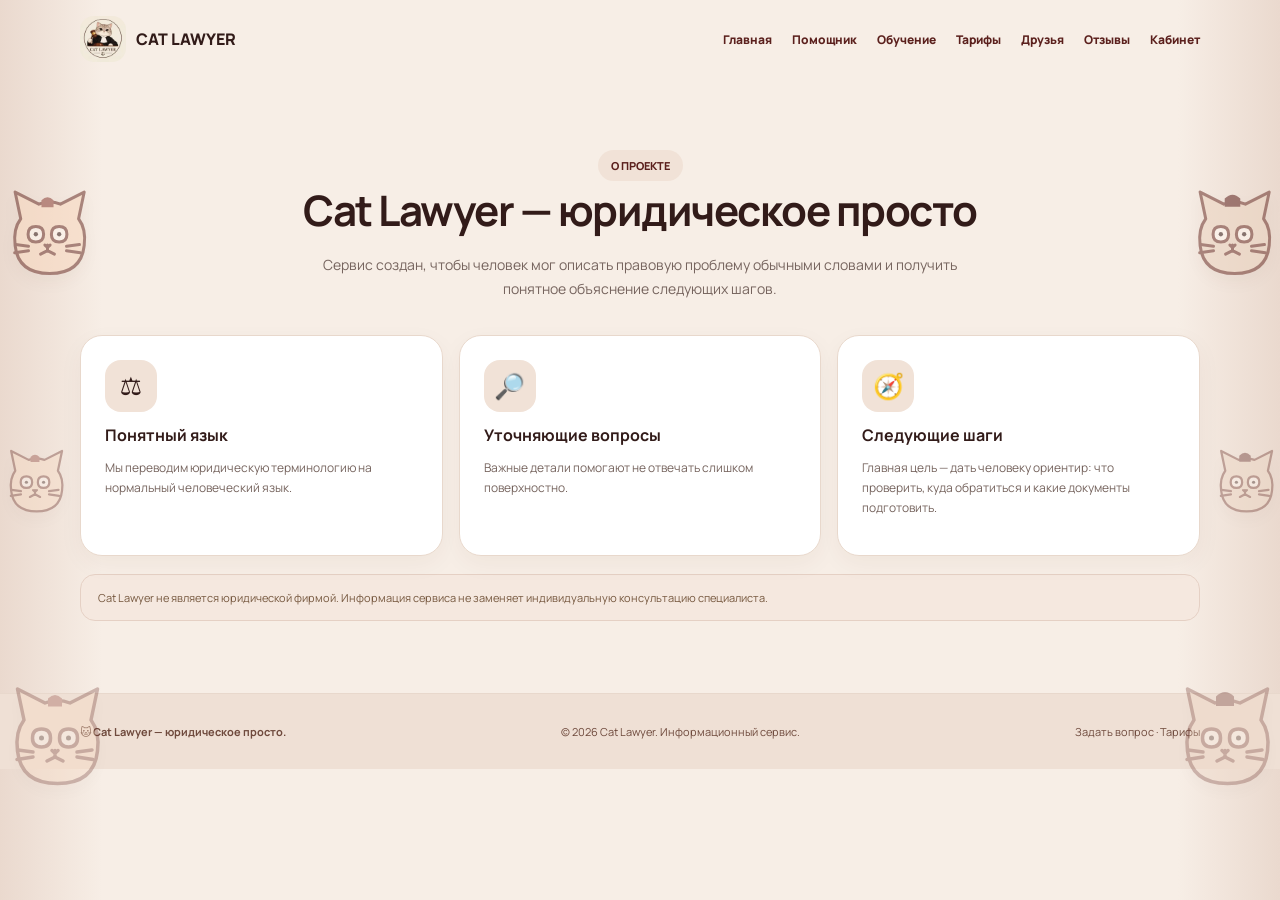
==== about.html @ 58a9d05f "Add Cat Lawyer page: about.html" ====
<!doctype html><html lang="ru"><head><meta charset="utf-8"><meta name="viewport" content="width=device-width,initial-scale=1"><title>О Cat Lawyer</title><link rel="stylesheet" href="/styles.css"></head><body><header class="wrap nav"><a class="brand" href="/"><img src="/assets/cat-lawyer-logo.svg" alt="Cat Lawyer"> CAT LAWYER</a><nav class="navlinks"><a href="/">Главная</a><a href="/assistant.html">Помощник</a><a href="/learn.html">Обучение</a><a href="/pricing.html">Тарифы</a><a href="/friends.html">Друзья</a><a href="/reviews.html">Отзывы</a><a href="/account.html">Кабинет</a></nav><a class="btn light mobile-menu" href="/">Меню</a></header><div class="side-cats left"><img src="/assets/kitten-left.svg"><img src="/assets/kitten-left.svg"><img src="/assets/kitten-left.svg"></div><div class="side-cats right"><img src="/assets/kitten-right.svg"><img src="/assets/kitten-right.svg"><img src="/assets/kitten-right.svg"></div><main class="content"><section class="section"><div class="wrap"><div class="head"><span class="eyebrow">О ПРОЕКТЕ</span><h2>Cat Lawyer — юридическое просто</h2><p>Сервис создан, чтобы человек мог описать правовую проблему обычными словами и получить понятное объяснение следующих шагов.</p></div><div class="grid3"><article class="card"><div class="icon">⚖️</div><h3>Понятный язык</h3><p>Мы переводим юридическую терминологию на нормальный человеческий язык.</p></article><article class="card"><div class="icon">🔎</div><h3>Уточняющие вопросы</h3><p>Важные детали помогают не отвечать слишком поверхностно.</p></article><article class="card"><div class="icon">🧭</div><h3>Следующие шаги</h3><p>Главная цель — дать человеку ориентир: что проверить, куда обратиться и какие документы подготовить.</p></article></div><div class="notice">Cat Lawyer не является юридической фирмой. Информация сервиса не заменяет индивидуальную консультацию специалиста.</div></div></section></main><footer class="footer"><div class="wrap footer-inner"><b>🐱 Cat Lawyer — юридическое просто.</b><span>© 2026 Cat Lawyer. Информационный сервис.</span><span><a href="/assistant.html">Задать вопрос</a> · <a href="/pricing.html">Тарифы</a></span></div></footer></body></html>
---- styles.css ----
@import url('https://fonts.googleapis.com/css2?family=Manrope:wght@400;500;600;700;800&display=swap');:root{--ink:#321b19;--muted:#76645e;--cream:#f7eee6;--paper:#fffaf6;--accent:#5b201d;--accent2:#8b4038;--line:#e8d8cc;--soft:#f1e2d7;--shadow:0 18px 55px #52351b12}*{box-sizing:border-box}body{margin:0;background:linear-gradient(90deg,#ead9ce,#f7eee6 8%,#f7eee6 92%,#ead9ce);color:var(--ink);font-family:Manrope,system-ui,sans-serif}a{text-decoration:none;color:inherit}button,input,textarea{font:inherit}.wrap{width:min(1120px,calc(100% - 40px));margin:auto}.nav{height:78px;display:flex;align-items:center;justify-content:space-between;gap:20px}.brand{display:flex;align-items:center;gap:10px;font-weight:800}.brand img{width:46px;height:46px;border-radius:14px}.navlinks{display:flex;gap:20px;align-items:center;flex-wrap:wrap}.navlinks a{font-size:12px;font-weight:800;color:var(--accent)}.btn{border:0;border-radius:14px;padding:13px 18px;background:var(--ink);color:#fff;font-weight:800;font-size:13px;cursor:pointer}.btn.orange{background:var(--accent)}.btn.light{background:#fff;color:var(--ink);border:1px solid var(--line)}.hero{padding:70px 0;min-height:520px;display:grid;grid-template-columns:1.1fr .9fr;gap:50px;align-items:center}.eyebrow,.tag{display:inline-block;background:var(--soft);color:var(--accent);border-radius:99px;padding:8px 13px;font-size:11px;font-weight:800}.hero h1{font-size:clamp(42px,6vw,68px);line-height:1.03;letter-spacing:-3px;margin:18px 0}.hero h1 span{color:var(--accent)}.lead{font-size:16px;line-height:1.8;color:var(--muted);max-width:600px}.actions{display:flex;gap:10px;flex-wrap:wrap;margin-top:26px}.art{position:relative;display:grid;place-items:center;min-height:390px}.blob{position:absolute;width:350px;height:350px;background:#ffe5ce;border-radius:48% 52% 54% 46%;transform:rotate(-12deg)}.hero-logo{position:relative;width:270px;height:270px;border-radius:50%;background:#fff;padding:10px;box-shadow:var(--shadow);z-index:2}.hero-logo img{width:100%;height:100%;object-fit:contain}.section{padding:72px 0}.white{background:#fff}.head{text-align:center;max-width:680px;margin:0 auto 34px}.head h2{font-size:clamp(28px,4vw,42px);letter-spacing:-1.5px;margin:0 0 10px}.head p{color:var(--muted);font-size:14px;line-height:1.7}.grid3{display:grid;grid-template-columns:repeat(3,1fr);gap:16px}.card{background:#fff;border:1px solid var(--line);border-radius:22px;padding:24px;box-shadow:0 8px 25px #4d2a1b0c}.card h3{font-size:16px;margin:12px 0 8px}.card p,.card li{font-size:12px;line-height:1.7;color:var(--muted)}.icon{width:52px;height:52px;border-radius:16px;background:var(--soft);display:grid;place-items:center;font-size:25px}.price .amount{font-size:36px;font-weight:800;margin:8px 0}.price ul{padding-left:18px;min-height:105px}.price.popular{border:2px solid var(--accent);transform:translateY(-8px)}.chat{max-width:820px;margin:auto;background:#fff;border:1px solid var(--line);border-radius:25px;overflow:hidden;box-shadow:var(--shadow)}.chat-head{padding:16px 20px;border-bottom:1px solid var(--line);display:flex;gap:12px;align-items:center}.chat-head img{width:44px;height:44px;border-radius:13px}.chat-head small{display:block;color:#43856c;margin-top:3px}.messages{padding:22px;min-height:300px;max-height:450px;overflow:auto;background:#fffdfa}.msg{max-width:82%;padding:13px 15px;border-radius:17px;margin:9px 0;font-size:13px;line-height:1.65;white-space:pre-wrap}.bot{background:#fff0e3;border-bottom-left-radius:5px}.user{background:#29231f;color:#fff;margin-left:auto;border-bottom-right-radius:5px}.chat-form{display:flex;gap:10px;padding:15px;border-top:1px solid var(--line)}textarea,input{border:1px solid var(--line);border-radius:13px;padding:12px;background:#fff;outline:none}textarea{resize:vertical;flex:1}.form{max-width:620px;margin:auto;background:#fff;border:1px solid var(--line);border-radius:22px;padding:24px}.form input,.form textarea{width:100%;margin:6px 0 12px}.status{font-size:12px;color:var(--muted);line-height:1.6}.side-cats{position:fixed;top:105px;bottom:20px;width:150px;display:flex;flex-direction:column;justify-content:space-around;pointer-events:none;z-index:0}.side-cats img{width:95px;opacity:.55;filter:drop-shadow(0 8px 8px #4d2a1b12)}.side-cats.left{left:0;align-items:flex-start}.side-cats.right{right:0;align-items:flex-end}.side-cats img:nth-child(2){width:70px;opacity:.38}.side-cats img:nth-child(3){width:110px;opacity:.3}.content{position:relative;z-index:1}.footer{padding:30px 0;border-top:1px solid var(--line);background:#efe0d5;color:#6f4a3d;font-size:11px}.footer-inner{display:flex;justify-content:space-between;gap:15px;flex-wrap:wrap}.notice{padding:14px 17px;border-radius:15px;background:#f5e8df;border:1px solid #e5d0c4;color:#76583f;font-size:11px;line-height:1.6;margin-top:18px}.animal{overflow:hidden}.animal img{width:100%;height:170px;object-fit:cover;border-radius:15px}.review{margin-bottom:12px;padding:15px 0;border-bottom:1px solid var(--line)}.mobile-menu{display:none}@media(max-width:800px){.navlinks{display:none}.mobile-menu{display:block}.hero{grid-template-columns:1fr;padding:45px 0}.grid3{grid-template-columns:1fr}.price.popular{transform:none}.side-cats{display:none}.wrap{width:min(100% - 28px,1120px)}.hero-logo{width:230px;height:230px}.art{min-height:280px}.chat-form{flex-direction:column}}
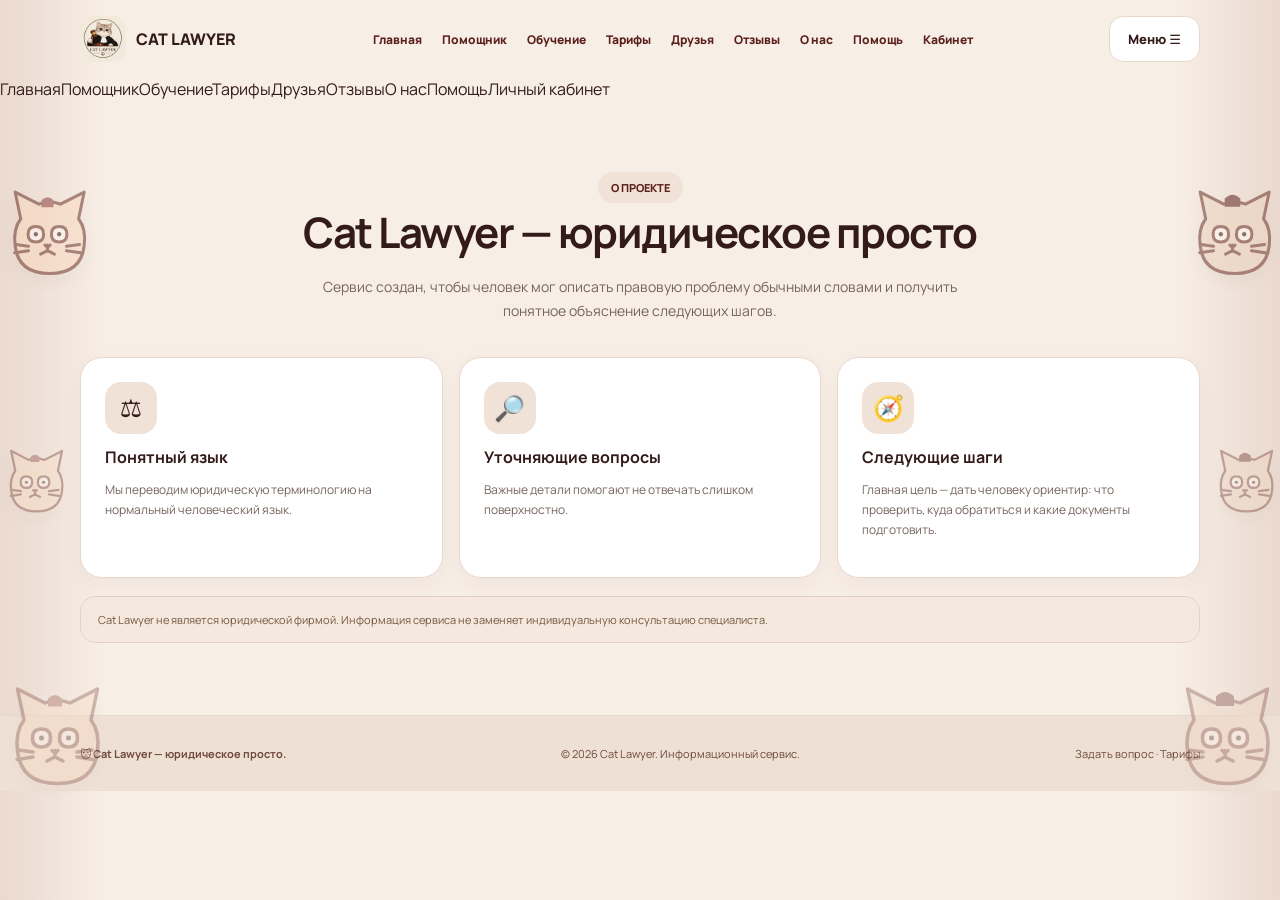
==== commit ea34fd8c: "Improve mobile navigation on about.html" ====
--- a/about.html
+++ b/about.html
@@ -1 +1 @@
-<!doctype html><html lang="ru"><head><meta charset="utf-8"><meta name="viewport" content="width=device-width,initial-scale=1"><title>О Cat Lawyer</title><link rel="stylesheet" href="/styles.css"></head><body><header class="wrap nav"><a class="brand" href="/"><img src="/assets/cat-lawyer-logo.svg" alt="Cat Lawyer"> CAT LAWYER</a><nav class="navlinks"><a href="/">Главная</a><a href="/assistant.html">Помощник</a><a href="/learn.html">Обучение</a><a href="/pricing.html">Тарифы</a><a href="/friends.html">Друзья</a><a href="/reviews.html">Отзывы</a><a href="/account.html">Кабинет</a></nav><a class="btn light mobile-menu" href="/">Меню</a></header><div class="side-cats left"><img src="/assets/kitten-left.svg"><img src="/assets/kitten-left.svg"><img src="/assets/kitten-left.svg"></div><div class="side-cats right"><img src="/assets/kitten-right.svg"><img src="/assets/kitten-right.svg"><img src="/assets/kitten-right.svg"></div><main class="content"><section class="section"><div class="wrap"><div class="head"><span class="eyebrow">О ПРОЕКТЕ</span><h2>Cat Lawyer — юридическое просто</h2><p>Сервис создан, чтобы человек мог описать правовую проблему обычными словами и получить понятное объяснение следующих шагов.</p></div><div class="grid3"><article class="card"><div class="icon">⚖️</div><h3>Понятный язык</h3><p>Мы переводим юридическую терминологию на нормальный человеческий язык.</p></article><article class="card"><div class="icon">🔎</div><h3>Уточняющие вопросы</h3><p>Важные детали помогают не отвечать слишком поверхностно.</p></article><article class="card"><div class="icon">🧭</div><h3>Следующие шаги</h3><p>Главная цель — дать человеку ориентир: что проверить, куда обратиться и какие документы подготовить.</p></article></div><div class="notice">Cat Lawyer не является юридической фирмой. Информация сервиса не заменяет индивидуальную консультацию специалиста.</div></div></section></main><footer class="footer"><div class="wrap footer-inner"><b>🐱 Cat Lawyer — юридическое просто.</b><span>© 2026 Cat Lawyer. Информационный сервис.</span><span><a href="/assistant.html">Задать вопрос</a> · <a href="/pricing.html">Тарифы</a></span></div></footer></body></html>+<!doctype html><html lang="ru"><head><meta charset="utf-8"><meta name="viewport" content="width=device-width,initial-scale=1"><title>О Cat Lawyer</title><link rel="stylesheet" href="/styles.css"></head><body><header class="wrap nav"><a class="brand" href="/"><img src="/assets/cat-lawyer-logo.svg" alt="Cat Lawyer"> CAT LAWYER</a><nav class="navlinks"><a href="/">Главная</a><a href="/assistant.html">Помощник</a><a href="/learn.html">Обучение</a><a href="/pricing.html">Тарифы</a><a href="/friends.html">Друзья</a><a href="/reviews.html">Отзывы</a><a href="/about.html">О нас</a><a href="/help.html">Помощь</a><a href="/account.html">Кабинет</a></nav><button class="btn light menu-toggle" type="button" onclick="toggleMobileMenu()">Меню ☰</button></header><div id="mobileMenu" class="mobile-menu-panel"><a href="/">Главная</a><a href="/assistant.html">Помощник</a><a href="/learn.html">Обучение</a><a href="/pricing.html">Тарифы</a><a href="/friends.html">Друзья</a><a href="/reviews.html">Отзывы</a><a href="/about.html">О нас</a><a href="/help.html">Помощь</a><a href="/account.html">Личный кабинет</a></div><div class="side-cats left"><img src="/assets/kitten-left.svg"><img src="/assets/kitten-left.svg"><img src="/assets/kitten-left.svg"></div><div class="side-cats right"><img src="/assets/kitten-right.svg"><img src="/assets/kitten-right.svg"><img src="/assets/kitten-right.svg"></div><main class="content"><section class="section"><div class="wrap"><div class="head"><span class="eyebrow">О ПРОЕКТЕ</span><h2>Cat Lawyer — юридическое просто</h2><p>Сервис создан, чтобы человек мог описать правовую проблему обычными словами и получить понятное объяснение следующих шагов.</p></div><div class="grid3"><article class="card"><div class="icon">⚖️</div><h3>Понятный язык</h3><p>Мы переводим юридическую терминологию на нормальный человеческий язык.</p></article><article class="card"><div class="icon">🔎</div><h3>Уточняющие вопросы</h3><p>Важные детали помогают не отвечать слишком поверхностно.</p></article><article class="card"><div class="icon">🧭</div><h3>Следующие шаги</h3><p>Главная цель — дать человеку ориентир: что проверить, куда обратиться и какие документы подготовить.</p></article></div><div class="notice">Cat Lawyer не является юридической фирмой. Информация сервиса не заменяет индивидуальную консультацию специалиста.</div></div></section></main><footer class="footer"><div class="wrap footer-inner"><b>🐱 Cat Lawyer — юридическое просто.</b><span>© 2026 Cat Lawyer. Информационный сервис.</span><span><a href="/assistant.html">Задать вопрос</a> · <a href="/pricing.html">Тарифы</a></span></div></footer><script>function toggleMobileMenu(){const m=document.getElementById('mobileMenu');if(m)m.classList.toggle('open')}document.addEventListener('click',e=>{const m=document.getElementById('mobileMenu');if(m&&m.classList.contains('open')&&!m.contains(e.target)&&!e.target.closest('.menu-toggle'))m.classList.remove('open')});</script></body></html>
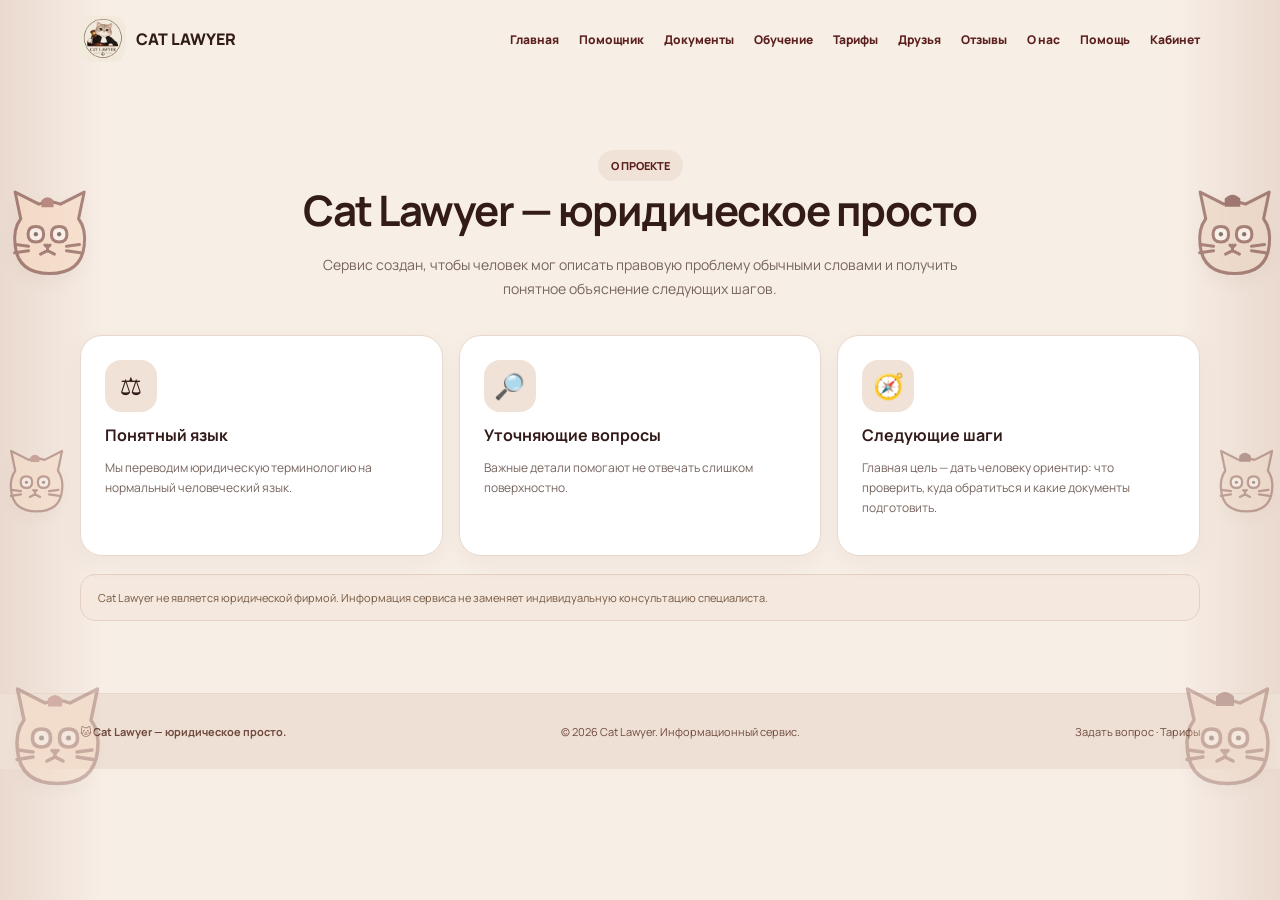
==== commit d9e37a37: "feat: add documents to site navigation" ====
--- a/about.html
+++ b/about.html
@@ -1 +1 @@
-<!doctype html><html lang="ru"><head><meta charset="utf-8"><meta name="viewport" content="width=device-width,initial-scale=1"><title>О Cat Lawyer</title><link rel="stylesheet" href="/styles.css"></head><body><header class="wrap nav"><a class="brand" href="/"><img src="/assets/cat-lawyer-logo.svg" alt="Cat Lawyer"> CAT LAWYER</a><nav class="navlinks"><a href="/">Главная</a><a href="/assistant.html">Помощник</a><a href="/learn.html">Обучение</a><a href="/pricing.html">Тарифы</a><a href="/friends.html">Друзья</a><a href="/reviews.html">Отзывы</a><a href="/about.html">О нас</a><a href="/help.html">Помощь</a><a href="/account.html">Кабинет</a></nav><button class="btn light menu-toggle" type="button" onclick="toggleMobileMenu()">Меню ☰</button></header><div id="mobileMenu" class="mobile-menu-panel"><a href="/">Главная</a><a href="/assistant.html">Помощник</a><a href="/learn.html">Обучение</a><a href="/pricing.html">Тарифы</a><a href="/friends.html">Друзья</a><a href="/reviews.html">Отзывы</a><a href="/about.html">О нас</a><a href="/help.html">Помощь</a><a href="/account.html">Личный кабинет</a></div><div class="side-cats left"><img src="/assets/kitten-left.svg"><img src="/assets/kitten-left.svg"><img src="/assets/kitten-left.svg"></div><div class="side-cats right"><img src="/assets/kitten-right.svg"><img src="/assets/kitten-right.svg"><img src="/assets/kitten-right.svg"></div><main class="content"><section class="section"><div class="wrap"><div class="head"><span class="eyebrow">О ПРОЕКТЕ</span><h2>Cat Lawyer — юридическое просто</h2><p>Сервис создан, чтобы человек мог описать правовую проблему обычными словами и получить понятное объяснение следующих шагов.</p></div><div class="grid3"><article class="card"><div class="icon">⚖️</div><h3>Понятный язык</h3><p>Мы переводим юридическую терминологию на нормальный человеческий язык.</p></article><article class="card"><div class="icon">🔎</div><h3>Уточняющие вопросы</h3><p>Важные детали помогают не отвечать слишком поверхностно.</p></article><article class="card"><div class="icon">🧭</div><h3>Следующие шаги</h3><p>Главная цель — дать человеку ориентир: что проверить, куда обратиться и какие документы подготовить.</p></article></div><div class="notice">Cat Lawyer не является юридической фирмой. Информация сервиса не заменяет индивидуальную консультацию специалиста.</div></div></section></main><footer class="footer"><div class="wrap footer-inner"><b>🐱 Cat Lawyer — юридическое просто.</b><span>© 2026 Cat Lawyer. Информационный сервис.</span><span><a href="/assistant.html">Задать вопрос</a> · <a href="/pricing.html">Тарифы</a></span></div></footer><script>function toggleMobileMenu(){const m=document.getElementById('mobileMenu');if(m)m.classList.toggle('open')}document.addEventListener('click',e=>{const m=document.getElementById('mobileMenu');if(m&&m.classList.contains('open')&&!m.contains(e.target)&&!e.target.closest('.menu-toggle'))m.classList.remove('open')});</script></body></html>+<!doctype html><html lang="ru"><head><meta charset="utf-8"><meta name="viewport" content="width=device-width,initial-scale=1"><title>О Cat Lawyer</title><link rel="stylesheet" href="/styles.css"></head><body><header class="wrap nav"><a class="brand" href="/"><img src="/assets/cat-lawyer-logo.svg" alt="Cat Lawyer"> CAT LAWYER</a><nav class="navlinks"><a href="/">Главная</a><a href="/assistant.html">Помощник</a><a href="/documents.html">Документы</a><a href="/learn.html">Обучение</a><a href="/pricing.html">Тарифы</a><a href="/friends.html">Друзья</a><a href="/reviews.html">Отзывы</a><a href="/about.html">О нас</a><a href="/help.html">Помощь</a><a href="/account.html">Кабинет</a></nav><button class="btn light menu-toggle" type="button" onclick="toggleMobileMenu()">Меню ☰</button></header><div id="mobileMenu" class="mobile-menu-panel"><a href="/">Главная</a><a href="/assistant.html">Помощник</a><a href="/learn.html">Обучение</a><a href="/pricing.html">Тарифы</a><a href="/friends.html">Друзья</a><a href="/reviews.html">Отзывы</a><a href="/about.html">О нас</a><a href="/help.html">Помощь</a><a href="/account.html">Личный кабинет</a></div><div class="side-cats left"><img src="/assets/kitten-left.svg"><img src="/assets/kitten-left.svg"><img src="/assets/kitten-left.svg"></div><div class="side-cats right"><img src="/assets/kitten-right.svg"><img src="/assets/kitten-right.svg"><img src="/assets/kitten-right.svg"></div><main class="content"><section class="section"><div class="wrap"><div class="head"><span class="eyebrow">О ПРОЕКТЕ</span><h2>Cat Lawyer — юридическое просто</h2><p>Сервис создан, чтобы человек мог описать правовую проблему обычными словами и получить понятное объяснение следующих шагов.</p></div><div class="grid3"><article class="card"><div class="icon">⚖️</div><h3>Понятный язык</h3><p>Мы переводим юридическую терминологию на нормальный человеческий язык.</p></article><article class="card"><div class="icon">🔎</div><h3>Уточняющие вопросы</h3><p>Важные детали помогают не отвечать слишком поверхностно.</p></article><article class="card"><div class="icon">🧭</div><h3>Следующие шаги</h3><p>Главная цель — дать человеку ориентир: что проверить, куда обратиться и какие документы подготовить.</p></article></div><div class="notice">Cat Lawyer не является юридической фирмой. Информация сервиса не заменяет индивидуальную консультацию специалиста.</div></div></section></main><footer class="footer"><div class="wrap footer-inner"><b>🐱 Cat Lawyer — юридическое просто.</b><span>© 2026 Cat Lawyer. Информационный сервис.</span><span><a href="/assistant.html">Задать вопрос</a> · <a href="/pricing.html">Тарифы</a></span></div></footer><script>function toggleMobileMenu(){const m=document.getElementById('mobileMenu');if(m)m.classList.toggle('open')}document.addEventListener('click',e=>{const m=document.getElementById('mobileMenu');if(m&&m.classList.contains('open')&&!m.contains(e.target)&&!e.target.closest('.menu-toggle'))m.classList.remove('open')});</script></body></html>
--- a/styles.css
+++ b/styles.css
@@ -1 +1,3 @@
-@import url('https://fonts.googleapis.com/css2?family=Manrope:wght@400;500;600;700;800&display=swap');:root{--ink:#321b19;--muted:#76645e;--cream:#f7eee6;--paper:#fffaf6;--accent:#5b201d;--accent2:#8b4038;--line:#e8d8cc;--soft:#f1e2d7;--shadow:0 18px 55px #52351b12}*{box-sizing:border-box}body{margin:0;background:linear-gradient(90deg,#ead9ce,#f7eee6 8%,#f7eee6 92%,#ead9ce);color:var(--ink);font-family:Manrope,system-ui,sans-serif}a{text-decoration:none;color:inherit}button,input,textarea{font:inherit}.wrap{width:min(1120px,calc(100% - 40px));margin:auto}.nav{height:78px;display:flex;align-items:center;justify-content:space-between;gap:20px}.brand{display:flex;align-items:center;gap:10px;font-weight:800}.brand img{width:46px;height:46px;border-radius:14px}.navlinks{display:flex;gap:20px;align-items:center;flex-wrap:wrap}.navlinks a{font-size:12px;font-weight:800;color:var(--accent)}.btn{border:0;border-radius:14px;padding:13px 18px;background:var(--ink);color:#fff;font-weight:800;font-size:13px;cursor:pointer}.btn.orange{background:var(--accent)}.btn.light{background:#fff;color:var(--ink);border:1px solid var(--line)}.hero{padding:70px 0;min-height:520px;display:grid;grid-template-columns:1.1fr .9fr;gap:50px;align-items:center}.eyebrow,.tag{display:inline-block;background:var(--soft);color:var(--accent);border-radius:99px;padding:8px 13px;font-size:11px;font-weight:800}.hero h1{font-size:clamp(42px,6vw,68px);line-height:1.03;letter-spacing:-3px;margin:18px 0}.hero h1 span{color:var(--accent)}.lead{font-size:16px;line-height:1.8;color:var(--muted);max-width:600px}.actions{display:flex;gap:10px;flex-wrap:wrap;margin-top:26px}.art{position:relative;display:grid;place-items:center;min-height:390px}.blob{position:absolute;width:350px;height:350px;background:#ffe5ce;border-radius:48% 52% 54% 46%;transform:rotate(-12deg)}.hero-logo{position:relative;width:270px;height:270px;border-radius:50%;background:#fff;padding:10px;box-shadow:var(--shadow);z-index:2}.hero-logo img{width:100%;height:100%;object-fit:contain}.section{padding:72px 0}.white{background:#fff}.head{text-align:center;max-width:680px;margin:0 auto 34px}.head h2{font-size:clamp(28px,4vw,42px);letter-spacing:-1.5px;margin:0 0 10px}.head p{color:var(--muted);font-size:14px;line-height:1.7}.grid3{display:grid;grid-template-columns:repeat(3,1fr);gap:16px}.card{background:#fff;border:1px solid var(--line);border-radius:22px;padding:24px;box-shadow:0 8px 25px #4d2a1b0c}.card h3{font-size:16px;margin:12px 0 8px}.card p,.card li{font-size:12px;line-height:1.7;color:var(--muted)}.icon{width:52px;height:52px;border-radius:16px;background:var(--soft);display:grid;place-items:center;font-size:25px}.price .amount{font-size:36px;font-weight:800;margin:8px 0}.price ul{padding-left:18px;min-height:105px}.price.popular{border:2px solid var(--accent);transform:translateY(-8px)}.chat{max-width:820px;margin:auto;background:#fff;border:1px solid var(--line);border-radius:25px;overflow:hidden;box-shadow:var(--shadow)}.chat-head{padding:16px 20px;border-bottom:1px solid var(--line);display:flex;gap:12px;align-items:center}.chat-head img{width:44px;height:44px;border-radius:13px}.chat-head small{display:block;color:#43856c;margin-top:3px}.messages{padding:22px;min-height:300px;max-height:450px;overflow:auto;background:#fffdfa}.msg{max-width:82%;padding:13px 15px;border-radius:17px;margin:9px 0;font-size:13px;line-height:1.65;white-space:pre-wrap}.bot{background:#fff0e3;border-bottom-left-radius:5px}.user{background:#29231f;color:#fff;margin-left:auto;border-bottom-right-radius:5px}.chat-form{display:flex;gap:10px;padding:15px;border-top:1px solid var(--line)}textarea,input{border:1px solid var(--line);border-radius:13px;padding:12px;background:#fff;outline:none}textarea{resize:vertical;flex:1}.form{max-width:620px;margin:auto;background:#fff;border:1px solid var(--line);border-radius:22px;padding:24px}.form input,.form textarea{width:100%;margin:6px 0 12px}.status{font-size:12px;color:var(--muted);line-height:1.6}.side-cats{position:fixed;top:105px;bottom:20px;width:150px;display:flex;flex-direction:column;justify-content:space-around;pointer-events:none;z-index:0}.side-cats img{width:95px;opacity:.55;filter:drop-shadow(0 8px 8px #4d2a1b12)}.side-cats.left{left:0;align-items:flex-start}.side-cats.right{right:0;align-items:flex-end}.side-cats img:nth-child(2){width:70px;opacity:.38}.side-cats img:nth-child(3){width:110px;opacity:.3}.content{position:relative;z-index:1}.footer{padding:30px 0;border-top:1px solid var(--line);background:#efe0d5;color:#6f4a3d;font-size:11px}.footer-inner{display:flex;justify-content:space-between;gap:15px;flex-wrap:wrap}.notice{padding:14px 17px;border-radius:15px;background:#f5e8df;border:1px solid #e5d0c4;color:#76583f;font-size:11px;line-height:1.6;margin-top:18px}.animal{overflow:hidden}.animal img{width:100%;height:170px;object-fit:cover;border-radius:15px}.review{margin-bottom:12px;padding:15px 0;border-bottom:1px solid var(--line)}.mobile-menu{display:none}@media(max-width:800px){.navlinks{display:none}.mobile-menu{display:block}.hero{grid-template-columns:1fr;padding:45px 0}.grid3{grid-template-columns:1fr}.price.popular{transform:none}.side-cats{display:none}.wrap{width:min(100% - 28px,1120px)}.hero-logo{width:230px;height:230px}.art{min-height:280px}.chat-form{flex-direction:column}}+@import url('https://fonts.googleapis.com/css2?family=Manrope:wght@400;500;600;700;800&display=swap');:root{--ink:#321b19;--muted:#76645e;--cream:#f7eee6;--paper:#fffaf6;--accent:#5b201d;--accent2:#8b4038;--line:#e8d8cc;--soft:#f1e2d7;--shadow:0 18px 55px #52351b12}*{box-sizing:border-box}body{margin:0;background:linear-gradient(90deg,#ead9ce,#f7eee6 8%,#f7eee6 92%,#ead9ce);color:var(--ink);font-family:Manrope,system-ui,sans-serif}a{text-decoration:none;color:inherit}button,input,textarea{font:inherit}.wrap{width:min(1120px,calc(100% - 40px));margin:auto}.nav{height:78px;display:flex;align-items:center;justify-content:space-between;gap:20px}.brand{display:flex;align-items:center;gap:10px;font-weight:800}.brand img{width:46px;height:46px;border-radius:14px}.navlinks{display:flex;gap:20px;align-items:center;flex-wrap:wrap}.navlinks a{font-size:12px;font-weight:800;color:var(--accent)}.btn{border:0;border-radius:14px;padding:13px 18px;background:var(--ink);color:#fff;font-weight:800;font-size:13px;cursor:pointer}.btn.orange{background:var(--accent)}.btn.light{background:#fff;color:var(--ink);border:1px solid var(--line)}.hero{padding:70px 0;min-height:520px;display:grid;grid-template-columns:1.1fr .9fr;gap:50px;align-items:center}.eyebrow,.tag{display:inline-block;background:var(--soft);color:var(--accent);border-radius:99px;padding:8px 13px;font-size:11px;font-weight:800}.hero h1{font-size:clamp(42px,6vw,68px);line-height:1.03;letter-spacing:-3px;margin:18px 0}.hero h1 span{color:var(--accent)}.lead{font-size:16px;line-height:1.8;color:var(--muted);max-width:600px}.actions{display:flex;gap:10px;flex-wrap:wrap;margin-top:26px}.art{position:relative;display:grid;place-items:center;min-height:390px}.blob{position:absolute;width:350px;height:350px;background:#ffe5ce;border-radius:48% 52% 54% 46%;transform:rotate(-12deg)}.hero-logo{position:relative;width:270px;height:270px;border-radius:50%;background:#fff;padding:10px;box-shadow:var(--shadow);z-index:2}.hero-logo img{width:100%;height:100%;object-fit:contain}.section{padding:72px 0}.white{background:#fff}.head{text-align:center;max-width:680px;margin:0 auto 34px}.head h2{font-size:clamp(28px,4vw,42px);letter-spacing:-1.5px;margin:0 0 10px}.head p{color:var(--muted);font-size:14px;line-height:1.7}.grid3{display:grid;grid-template-columns:repeat(3,1fr);gap:16px}.card{background:#fff;border:1px solid var(--line);border-radius:22px;padding:24px;box-shadow:0 8px 25px #4d2a1b0c}.card h3{font-size:16px;margin:12px 0 8px}.card p,.card li{font-size:12px;line-height:1.7;color:var(--muted)}.icon{width:52px;height:52px;border-radius:16px;background:var(--soft);display:grid;place-items:center;font-size:25px}.price .amount{font-size:36px;font-weight:800;margin:8px 0}.price ul{padding-left:18px;min-height:105px}.price.popular{border:2px solid var(--accent);transform:translateY(-8px)}.chat{max-width:820px;margin:auto;background:#fff;border:1px solid var(--line);border-radius:25px;overflow:hidden;box-shadow:var(--shadow)}.chat-head{padding:16px 20px;border-bottom:1px solid var(--line);display:flex;gap:12px;align-items:center}.chat-head img{width:44px;height:44px;border-radius:13px}.chat-head small{display:block;color:#43856c;margin-top:3px}.chat-head #newChat{margin-left:auto;white-space:nowrap;padding:10px 13px}.messages{padding:22px;min-height:300px;max-height:450px;overflow:auto;background:#fffdfa}.msg{max-width:82%;padding:13px 15px;border-radius:17px;margin:9px 0;font-size:13px;line-height:1.65;white-space:pre-wrap}.bot{background:#fff0e3;border-bottom-left-radius:5px}.user{background:#29231f;color:#fff;margin-left:auto;border-bottom-right-radius:5px}.chat-form{display:flex;gap:10px;padding:15px;border-top:1px solid var(--line)}textarea,input{border:1px solid var(--line);border-radius:13px;padding:12px;background:#fff;outline:none}textarea{resize:vertical;flex:1}.form{max-width:620px;margin:auto;background:#fff;border:1px solid var(--line);border-radius:22px;padding:24px}.form input,.form textarea{width:100%;margin:6px 0 12px}.status{font-size:12px;color:var(--muted);line-height:1.6}.side-cats{position:fixed;top:105px;bottom:20px;width:150px;display:flex;flex-direction:column;justify-content:space-around;pointer-events:none;z-index:0}.side-cats img{width:95px;opacity:.55;filter:drop-shadow(0 8px 8px #4d2a1b12)}.side-cats.left{left:0;align-items:flex-start}.side-cats.right{right:0;align-items:flex-end}.side-cats img:nth-child(2){width:70px;opacity:.38}.side-cats img:nth-child(3){width:110px;opacity:.3}.content{position:relative;z-index:1}.footer{padding:30px 0;border-top:1px solid var(--line);background:#efe0d5;color:#6f4a3d;font-size:11px}.footer-inner{display:flex;justify-content:space-between;gap:15px;flex-wrap:wrap}.notice{padding:14px 17px;border-radius:15px;background:#f5e8df;border:1px solid #e5d0c4;color:#76583f;font-size:11px;line-height:1.6;margin-top:18px}.animal{overflow:hidden}.animal img{width:100%;height:170px;object-fit:cover;border-radius:15px}.review{margin-bottom:12px;padding:15px 0;border-bottom:1px solid var(--line)}.mobile-menu{display:none}.menu-toggle{display:none}.mobile-menu-panel{display:none}@media(max-width:800px){.navlinks{display:none}.menu-toggle{display:block}.mobile-menu-panel{display:none;position:fixed;top:70px;left:14px;right:14px;background:#fffaf6;border:1px solid var(--line);border-radius:18px;padding:10px;box-shadow:var(--shadow);z-index:20}.mobile-menu-panel.open{display:block}.mobile-menu-panel a{display:block;padding:12px;color:var(--ink);font-weight:800;font-size:13px;border-radius:10px}.mobile-menu-panel a:hover{background:var(--soft)}.hero{grid-template-columns:1fr;padding:45px 0}.grid3{grid-template-columns:1fr}.price.popular{transform:none}.side-cats{display:none}.wrap{width:min(100% - 28px,1120px)}.hero-logo{width:230px;height:230px}.art{min-height:280px}.chat-form{flex-direction:column}.chat-head #newChat{font-size:11px;padding:9px 11px}}
+.history-list{display:grid;gap:10px;margin-top:12px}.history-item{padding:12px 14px;border:1px solid rgba(90,55,45,.12);border-radius:14px;background:rgba(255,255,255,.58)}.history-item b{display:block;line-height:1.4}.history-item p{margin:7px 0;color:#5f514b;font-size:.94rem;line-height:1.5;white-space:pre-wrap}.history-item small{color:#8b7b72;font-size:.78rem}.history-list:empty{display:none}
+.legal{max-width:850px}.legal h3{margin-top:28px}.legal p{line-height:1.7}.review-stars{letter-spacing:2px;margin:5px 0 8px}.form select,.form input,.form textarea{width:100%;box-sizing:border-box}.form select{padding:12px;border:1px solid rgba(90,55,45,.18);border-radius:12px;background:#fffaf6}.history-item+.history-item{margin-top:10px}
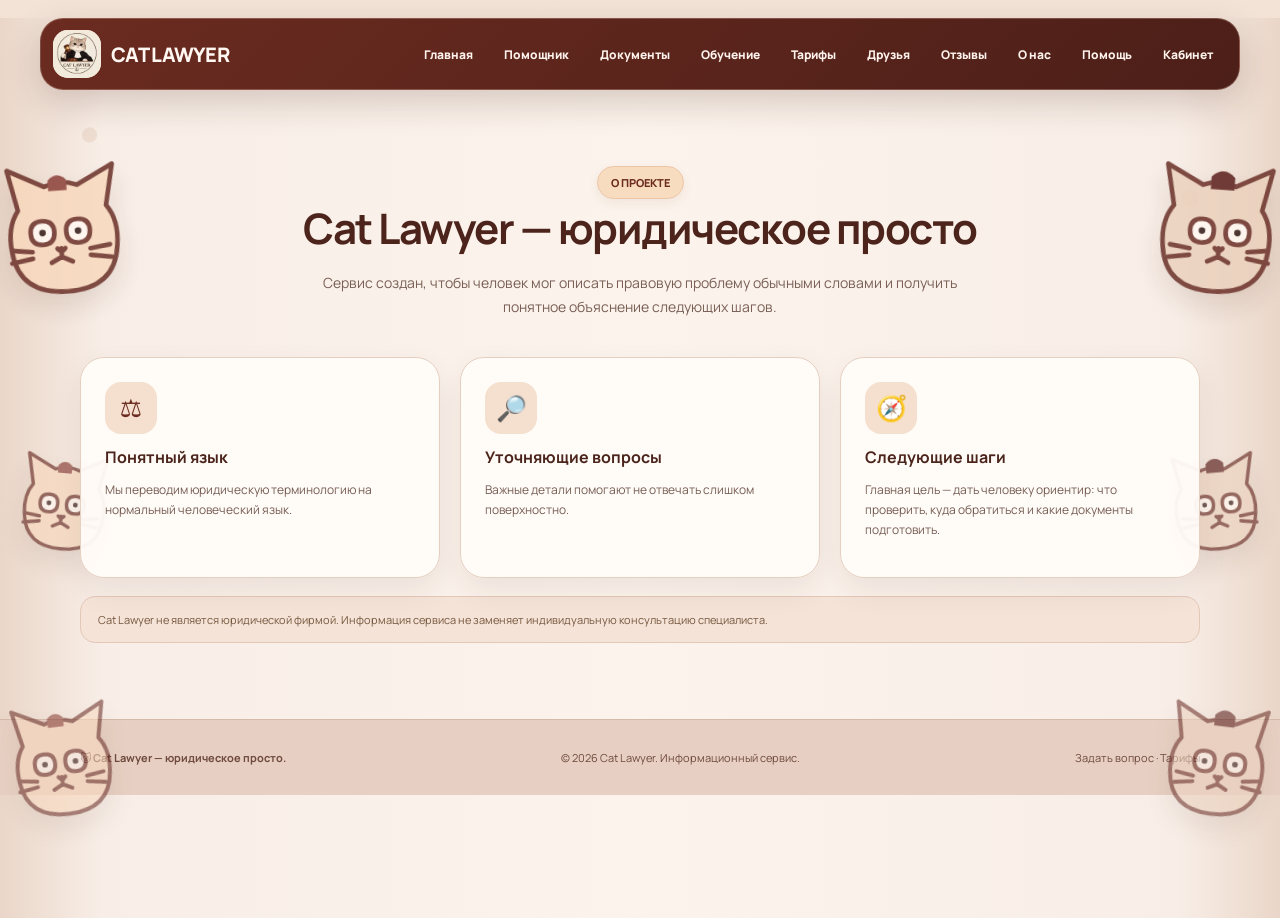
==== commit 0430479a: "Polish shared navigation and document link" ====
--- a/about.html
+++ b/about.html
@@ -1 +1 @@
-<!doctype html><html lang="ru"><head><meta charset="utf-8"><meta name="viewport" content="width=device-width,initial-scale=1"><title>О Cat Lawyer</title><link rel="stylesheet" href="/styles.css"></head><body><header class="wrap nav"><a class="brand" href="/"><img src="/assets/cat-lawyer-logo.svg" alt="Cat Lawyer"> CAT LAWYER</a><nav class="navlinks"><a href="/">Главная</a><a href="/assistant.html">Помощник</a><a href="/documents.html">Документы</a><a href="/learn.html">Обучение</a><a href="/pricing.html">Тарифы</a><a href="/friends.html">Друзья</a><a href="/reviews.html">Отзывы</a><a href="/about.html">О нас</a><a href="/help.html">Помощь</a><a href="/account.html">Кабинет</a></nav><button class="btn light menu-toggle" type="button" onclick="toggleMobileMenu()">Меню ☰</button></header><div id="mobileMenu" class="mobile-menu-panel"><a href="/">Главная</a><a href="/assistant.html">Помощник</a><a href="/learn.html">Обучение</a><a href="/pricing.html">Тарифы</a><a href="/friends.html">Друзья</a><a href="/reviews.html">Отзывы</a><a href="/about.html">О нас</a><a href="/help.html">Помощь</a><a href="/account.html">Личный кабинет</a></div><div class="side-cats left"><img src="/assets/kitten-left.svg"><img src="/assets/kitten-left.svg"><img src="/assets/kitten-left.svg"></div><div class="side-cats right"><img src="/assets/kitten-right.svg"><img src="/assets/kitten-right.svg"><img src="/assets/kitten-right.svg"></div><main class="content"><section class="section"><div class="wrap"><div class="head"><span class="eyebrow">О ПРОЕКТЕ</span><h2>Cat Lawyer — юридическое просто</h2><p>Сервис создан, чтобы человек мог описать правовую проблему обычными словами и получить понятное объяснение следующих шагов.</p></div><div class="grid3"><article class="card"><div class="icon">⚖️</div><h3>Понятный язык</h3><p>Мы переводим юридическую терминологию на нормальный человеческий язык.</p></article><article class="card"><div class="icon">🔎</div><h3>Уточняющие вопросы</h3><p>Важные детали помогают не отвечать слишком поверхностно.</p></article><article class="card"><div class="icon">🧭</div><h3>Следующие шаги</h3><p>Главная цель — дать человеку ориентир: что проверить, куда обратиться и какие документы подготовить.</p></article></div><div class="notice">Cat Lawyer не является юридической фирмой. Информация сервиса не заменяет индивидуальную консультацию специалиста.</div></div></section></main><footer class="footer"><div class="wrap footer-inner"><b>🐱 Cat Lawyer — юридическое просто.</b><span>© 2026 Cat Lawyer. Информационный сервис.</span><span><a href="/assistant.html">Задать вопрос</a> · <a href="/pricing.html">Тарифы</a></span></div></footer><script>function toggleMobileMenu(){const m=document.getElementById('mobileMenu');if(m)m.classList.toggle('open')}document.addEventListener('click',e=>{const m=document.getElementById('mobileMenu');if(m&&m.classList.contains('open')&&!m.contains(e.target)&&!e.target.closest('.menu-toggle'))m.classList.remove('open')});</script></body></html>+<!doctype html><html lang="ru"><head><meta charset="utf-8"><meta name="viewport" content="width=device-width,initial-scale=1"><title>О Cat Lawyer</title><link rel="stylesheet" href="/styles.css"></head><body><header class="wrap nav"><a class="brand" href="/"><img src="/assets/cat-lawyer-logo.svg" alt="Cat Lawyer"> CAT LAWYER</a><nav class="navlinks"><a href="/">Главная</a><a href="/assistant.html">Помощник</a><a href="/documents.html">Документы</a><a href="/learn.html">Обучение</a><a href="/pricing.html">Тарифы</a><a href="/friends.html">Друзья</a><a href="/reviews.html">Отзывы</a><a href="/about.html">О нас</a><a href="/help.html">Помощь</a><a href="/account.html">Кабинет</a></nav><button class="btn light menu-toggle" type="button" onclick="toggleMobileMenu()">Меню ☰</button></header><div id="mobileMenu" class="mobile-menu-panel"><a href="/">Главная</a><a href="/assistant.html">Помощник</a><a href="/documents.html">Документы</a><a href="/learn.html">Обучение</a><a href="/pricing.html">Тарифы</a><a href="/friends.html">Друзья</a><a href="/reviews.html">Отзывы</a><a href="/about.html">О нас</a><a href="/help.html">Помощь</a><a href="/account.html">Личный кабинет</a></div><div class="side-cats left"><img src="/assets/kitten-left.svg"><img src="/assets/kitten-left.svg"><img src="/assets/kitten-left.svg"></div><div class="side-cats right"><img src="/assets/kitten-right.svg"><img src="/assets/kitten-right.svg"><img src="/assets/kitten-right.svg"></div><main class="content"><section class="section"><div class="wrap"><div class="head"><span class="eyebrow">О ПРОЕКТЕ</span><h2>Cat Lawyer — юридическое просто</h2><p>Сервис создан, чтобы человек мог описать правовую проблему обычными словами и получить понятное объяснение следующих шагов.</p></div><div class="grid3"><article class="card"><div class="icon">⚖️</div><h3>Понятный язык</h3><p>Мы переводим юридическую терминологию на нормальный человеческий язык.</p></article><article class="card"><div class="icon">🔎</div><h3>Уточняющие вопросы</h3><p>Важные детали помогают не отвечать слишком поверхностно.</p></article><article class="card"><div class="icon">🧭</div><h3>Следующие шаги</h3><p>Главная цель — дать человеку ориентир: что проверить, куда обратиться и какие документы подготовить.</p></article></div><div class="notice">Cat Lawyer не является юридической фирмой. Информация сервиса не заменяет индивидуальную консультацию специалиста.</div></div></section></main><footer class="footer"><div class="wrap footer-inner"><b>🐱 Cat Lawyer — юридическое просто.</b><span>© 2026 Cat Lawyer. Информационный сервис.</span><span><a href="/assistant.html">Задать вопрос</a> · <a href="/pricing.html">Тарифы</a></span></div></footer><script>function toggleMobileMenu(){const m=document.getElementById('mobileMenu');if(m)m.classList.toggle('open')}document.addEventListener('click',e=>{const m=document.getElementById('mobileMenu');if(m&&m.classList.contains('open')&&!m.contains(e.target)&&!e.target.closest('.menu-toggle'))m.classList.remove('open')});</script></body></html>
--- a/styles.css
+++ b/styles.css
@@ -1,3 +1,20 @@
 @import url('https://fonts.googleapis.com/css2?family=Manrope:wght@400;500;600;700;800&display=swap');:root{--ink:#321b19;--muted:#76645e;--cream:#f7eee6;--paper:#fffaf6;--accent:#5b201d;--accent2:#8b4038;--line:#e8d8cc;--soft:#f1e2d7;--shadow:0 18px 55px #52351b12}*{box-sizing:border-box}body{margin:0;background:linear-gradient(90deg,#ead9ce,#f7eee6 8%,#f7eee6 92%,#ead9ce);color:var(--ink);font-family:Manrope,system-ui,sans-serif}a{text-decoration:none;color:inherit}button,input,textarea{font:inherit}.wrap{width:min(1120px,calc(100% - 40px));margin:auto}.nav{height:78px;display:flex;align-items:center;justify-content:space-between;gap:20px}.brand{display:flex;align-items:center;gap:10px;font-weight:800}.brand img{width:46px;height:46px;border-radius:14px}.navlinks{display:flex;gap:20px;align-items:center;flex-wrap:wrap}.navlinks a{font-size:12px;font-weight:800;color:var(--accent)}.btn{border:0;border-radius:14px;padding:13px 18px;background:var(--ink);color:#fff;font-weight:800;font-size:13px;cursor:pointer}.btn.orange{background:var(--accent)}.btn.light{background:#fff;color:var(--ink);border:1px solid var(--line)}.hero{padding:70px 0;min-height:520px;display:grid;grid-template-columns:1.1fr .9fr;gap:50px;align-items:center}.eyebrow,.tag{display:inline-block;background:var(--soft);color:var(--accent);border-radius:99px;padding:8px 13px;font-size:11px;font-weight:800}.hero h1{font-size:clamp(42px,6vw,68px);line-height:1.03;letter-spacing:-3px;margin:18px 0}.hero h1 span{color:var(--accent)}.lead{font-size:16px;line-height:1.8;color:var(--muted);max-width:600px}.actions{display:flex;gap:10px;flex-wrap:wrap;margin-top:26px}.art{position:relative;display:grid;place-items:center;min-height:390px}.blob{position:absolute;width:350px;height:350px;background:#ffe5ce;border-radius:48% 52% 54% 46%;transform:rotate(-12deg)}.hero-logo{position:relative;width:270px;height:270px;border-radius:50%;background:#fff;padding:10px;box-shadow:var(--shadow);z-index:2}.hero-logo img{width:100%;height:100%;object-fit:contain}.section{padding:72px 0}.white{background:#fff}.head{text-align:center;max-width:680px;margin:0 auto 34px}.head h2{font-size:clamp(28px,4vw,42px);letter-spacing:-1.5px;margin:0 0 10px}.head p{color:var(--muted);font-size:14px;line-height:1.7}.grid3{display:grid;grid-template-columns:repeat(3,1fr);gap:16px}.card{background:#fff;border:1px solid var(--line);border-radius:22px;padding:24px;box-shadow:0 8px 25px #4d2a1b0c}.card h3{font-size:16px;margin:12px 0 8px}.card p,.card li{font-size:12px;line-height:1.7;color:var(--muted)}.icon{width:52px;height:52px;border-radius:16px;background:var(--soft);display:grid;place-items:center;font-size:25px}.price .amount{font-size:36px;font-weight:800;margin:8px 0}.price ul{padding-left:18px;min-height:105px}.price.popular{border:2px solid var(--accent);transform:translateY(-8px)}.chat{max-width:820px;margin:auto;background:#fff;border:1px solid var(--line);border-radius:25px;overflow:hidden;box-shadow:var(--shadow)}.chat-head{padding:16px 20px;border-bottom:1px solid var(--line);display:flex;gap:12px;align-items:center}.chat-head img{width:44px;height:44px;border-radius:13px}.chat-head small{display:block;color:#43856c;margin-top:3px}.chat-head #newChat{margin-left:auto;white-space:nowrap;padding:10px 13px}.messages{padding:22px;min-height:300px;max-height:450px;overflow:auto;background:#fffdfa}.msg{max-width:82%;padding:13px 15px;border-radius:17px;margin:9px 0;font-size:13px;line-height:1.65;white-space:pre-wrap}.bot{background:#fff0e3;border-bottom-left-radius:5px}.user{background:#29231f;color:#fff;margin-left:auto;border-bottom-right-radius:5px}.chat-form{display:flex;gap:10px;padding:15px;border-top:1px solid var(--line)}textarea,input{border:1px solid var(--line);border-radius:13px;padding:12px;background:#fff;outline:none}textarea{resize:vertical;flex:1}.form{max-width:620px;margin:auto;background:#fff;border:1px solid var(--line);border-radius:22px;padding:24px}.form input,.form textarea{width:100%;margin:6px 0 12px}.status{font-size:12px;color:var(--muted);line-height:1.6}.side-cats{position:fixed;top:105px;bottom:20px;width:150px;display:flex;flex-direction:column;justify-content:space-around;pointer-events:none;z-index:0}.side-cats img{width:95px;opacity:.55;filter:drop-shadow(0 8px 8px #4d2a1b12)}.side-cats.left{left:0;align-items:flex-start}.side-cats.right{right:0;align-items:flex-end}.side-cats img:nth-child(2){width:70px;opacity:.38}.side-cats img:nth-child(3){width:110px;opacity:.3}.content{position:relative;z-index:1}.footer{padding:30px 0;border-top:1px solid var(--line);background:#efe0d5;color:#6f4a3d;font-size:11px}.footer-inner{display:flex;justify-content:space-between;gap:15px;flex-wrap:wrap}.notice{padding:14px 17px;border-radius:15px;background:#f5e8df;border:1px solid #e5d0c4;color:#76583f;font-size:11px;line-height:1.6;margin-top:18px}.animal{overflow:hidden}.animal img{width:100%;height:170px;object-fit:cover;border-radius:15px}.review{margin-bottom:12px;padding:15px 0;border-bottom:1px solid var(--line)}.mobile-menu{display:none}.menu-toggle{display:none}.mobile-menu-panel{display:none}@media(max-width:800px){.navlinks{display:none}.menu-toggle{display:block}.mobile-menu-panel{display:none;position:fixed;top:70px;left:14px;right:14px;background:#fffaf6;border:1px solid var(--line);border-radius:18px;padding:10px;box-shadow:var(--shadow);z-index:20}.mobile-menu-panel.open{display:block}.mobile-menu-panel a{display:block;padding:12px;color:var(--ink);font-weight:800;font-size:13px;border-radius:10px}.mobile-menu-panel a:hover{background:var(--soft)}.hero{grid-template-columns:1fr;padding:45px 0}.grid3{grid-template-columns:1fr}.price.popular{transform:none}.side-cats{display:none}.wrap{width:min(100% - 28px,1120px)}.hero-logo{width:230px;height:230px}.art{min-height:280px}.chat-form{flex-direction:column}.chat-head #newChat{font-size:11px;padding:9px 11px}}
 .history-list{display:grid;gap:10px;margin-top:12px}.history-item{padding:12px 14px;border:1px solid rgba(90,55,45,.12);border-radius:14px;background:rgba(255,255,255,.58)}.history-item b{display:block;line-height:1.4}.history-item p{margin:7px 0;color:#5f514b;font-size:.94rem;line-height:1.5;white-space:pre-wrap}.history-item small{color:#8b7b72;font-size:.78rem}.history-list:empty{display:none}
-.legal{max-width:850px}.legal h3{margin-top:28px}.legal p{line-height:1.7}.review-stars{letter-spacing:2px;margin:5px 0 8px}.form select,.form input,.form textarea{width:100%;box-sizing:border-box}.form select{padding:12px;border:1px solid rgba(90,55,45,.18);border-radius:12px;background:#fffaf6}.history-item+.history-item{margin-top:10px}+.legal{max-width:850px}.legal h3{margin-top:28px}.legal p{line-height:1.7}.review-stars{letter-spacing:2px;margin:5px 0 8px}.form select,.form input,.form textarea{width:100%;box-sizing:border-box}.form select{padding:12px;border:1px solid rgba(90,55,45,.18);border-radius:12px;background:#fffaf6}.history-item+.history-item{margin-top:10px}
+/* Cat Lawyer visual refresh */
+:root{--ink:#4b241b;--muted:#765d54;--cream:#f7e9dd;--paper:#fffaf5;--accent:#64271d;--accent2:#8b4b3b;--line:#e5cfc0;--soft:#f5ddca;--brown:#5d261d;--brown2:#7a3528;--gold:#d99a62;--shadow:0 18px 55px rgba(74,34,22,.13)}
+html{background:#f3e3d7}
+body{min-height:100vh;overflow-x:hidden;background:radial-gradient(circle at 7% 13%,rgba(185,126,89,.14) 0 7px,transparent 8px),radial-gradient(circle at 93% 20%,rgba(185,126,89,.12) 0 8px,transparent 9px),linear-gradient(90deg,#ead6c8 0,#f8eee7 8%,#fbf3ec 50%,#f8eee7 92%,#ead6c8 100%)}
+body:before{content:"";position:fixed;inset:0;pointer-events:none;opacity:.22;z-index:0;background-image:radial-gradient(ellipse at 50% 20%,transparent 0 180px,rgba(255,255,255,.24) 181px 182px,transparent 183px)}
+.nav{position:relative;z-index:10;width:min(1200px,calc(100% - 36px));height:72px;margin:18px auto 0;padding:7px 14px 7px 12px;background:linear-gradient(135deg,#6b2b20,#4c1f18);border:1px solid rgba(255,221,201,.25);border-radius:23px;box-shadow:0 12px 35px rgba(70,28,20,.2)}
+.nav .brand{color:#fff8f2!important;font-size:20px;letter-spacing:-.7px}.nav .brand img,.nav .brand-mark{width:48px;height:48px;border-radius:15px;background:#f7e7da}.navlinks{gap:7px}.navlinks a{color:#fff4ed!important;padding:11px 12px;border-radius:999px;transition:.18s;font-size:12px!important}.navlinks a:hover{background:rgba(255,255,255,.12);transform:translateY(-1px)}
+.nav>.btn.light{background:#fff6ef;color:#54251d;border:0;border-radius:999px;white-space:nowrap}.menu-toggle{background:#fff6ef!important;color:#54251d!important;border:0!important}
+.content{position:relative;z-index:1}.section{padding:76px 0}.head{margin-bottom:38px}.eyebrow,.tag{background:#f8dcbf;color:#6c2c20;border:1px solid #ecc5a5;box-shadow:0 4px 12px rgba(113,55,33,.07)}
+.head h2,.section-head h2{color:#4c241b}.head p,.section-head p{color:#795f55}.grid3,.friend-grid,.review-grid{gap:20px}.card,.tile,.price,.friend-card,.review-card,.form,.chat{border:1px solid #e5cfc0;background:rgba(255,251,247,.96);box-shadow:0 12px 30px rgba(77,35,23,.08);border-radius:24px}.card:hover,.tile:hover,.price:hover,.friend-card:hover,.review-card:hover{transform:translateY(-3px);box-shadow:0 18px 38px rgba(77,35,23,.12);transition:.2s}.price{padding:28px}.price.popular{border:2px solid #6a2b20;box-shadow:0 18px 45px rgba(84,29,20,.16)}.amount{color:#4d2018}.price .btn{border-radius:999px}.price.popular .btn,.btn.orange{background:linear-gradient(135deg,#6d2a1f,#4c1e17);box-shadow:0 8px 20px rgba(76,30,23,.18)}.btn{border-radius:999px}.btn.light{background:#fffaf5;border-color:#dcbbaa;color:#51251d}.icon,.tile .ico{background:#f5dfce;color:#6b2b20}
+.side-cats{position:fixed;top:88px;bottom:0;width:205px;display:flex;flex-direction:column;justify-content:space-around;pointer-events:none;z-index:0}.side-cats img{width:145px!important;opacity:.86!important;filter:drop-shadow(0 14px 12px rgba(77,35,23,.13))}.side-cats.left{left:0;align-items:flex-start}.side-cats.right{right:0;align-items:flex-end}.side-cats img:nth-child(1){transform:translate(-12px,0) rotate(-4deg)}.side-cats img:nth-child(2){width:108px!important;transform:translate(8px,0) rotate(5deg);opacity:.68!important}.side-cats img:nth-child(3){width:125px!important;transform:translate(-2px,0) rotate(-7deg);opacity:.58!important}.side-cats.right img:nth-child(1){transform:translate(12px,0) scaleX(-1) rotate(-4deg)}.side-cats.right img:nth-child(2){transform:translate(-8px,0) scaleX(-1) rotate(5deg)}.side-cats.right img:nth-child(3){transform:translate(2px,0) scaleX(-1) rotate(-7deg)}
+.chat{box-shadow:0 22px 55px rgba(74,34,22,.14)}.chat-head,.chat-top{background:linear-gradient(180deg,#fffaf6,#f9eee6)}.messages,.chat-body{background:#fffaf6}.bot{background:#f7e4d4}.user{background:#57231b}.notice,.disclaimer{background:#f5e3d7;border-color:#e3c7b7}.footer{background:#e7d0c3;border-top:1px solid #d5b9a9}.brown-section{background:linear-gradient(135deg,#5a251d,#73352a);margin-top:20px}.brown-section .section-head h2{color:#fff8f2}.brown-section .section-head p{color:#ead9d0}.brown-section .friend-card{background:#fff8f1}
+.friends-band{position:relative;overflow:hidden;background:linear-gradient(135deg,#5a251d 0,#6f3025 60%,#522118 100%);color:#fff7f0;margin-top:10px;padding-top:86px;padding-bottom:90px}.friends-band:before,.friends-band:after{content:"🐾";position:absolute;font-size:80px;opacity:.12;transform:rotate(-15deg)}.friends-band:before{left:4%;top:22px}.friends-band:after{right:5%;bottom:15px;transform:rotate(15deg)}.friends-band .head h2{color:#fff8f2}.friends-band .head p{color:#ead8cf}.friends-band .animal{background:#fff8f1}.animal img,.friend-photo{height:185px;object-fit:cover;border-radius:17px}.animal .btn{width:100%;text-align:center}
+.paw-rail{opacity:.36!important;width:120px}.paw-rail span{color:#9a6047}.paw-rail span:nth-child(3n){font-size:40px}
+.mobile-menu-panel{top:82px!important;background:#fff8f2!important;border-color:#ddc1b1!important}.mobile-menu-panel a{color:#51251d!important}.mobile-menu-panel a:hover{background:#f2ddcf!important}
+.legal{background:rgba(255,250,246,.82);padding:30px;border-radius:24px;border:1px solid var(--line);box-shadow:var(--shadow)}
+@media(max-width:800px){.nav{width:calc(100% - 20px);margin-top:10px;height:64px;border-radius:19px}.nav .brand{font-size:16px}.nav .brand img,.nav .brand-mark{width:42px;height:42px}.side-cats{display:none}.section{padding:54px 0}.head h2{font-size:31px}.card,.tile,.price,.form{padding:21px}.friends-band{padding-top:62px;padding-bottom:64px}.paw-rail{display:none}}
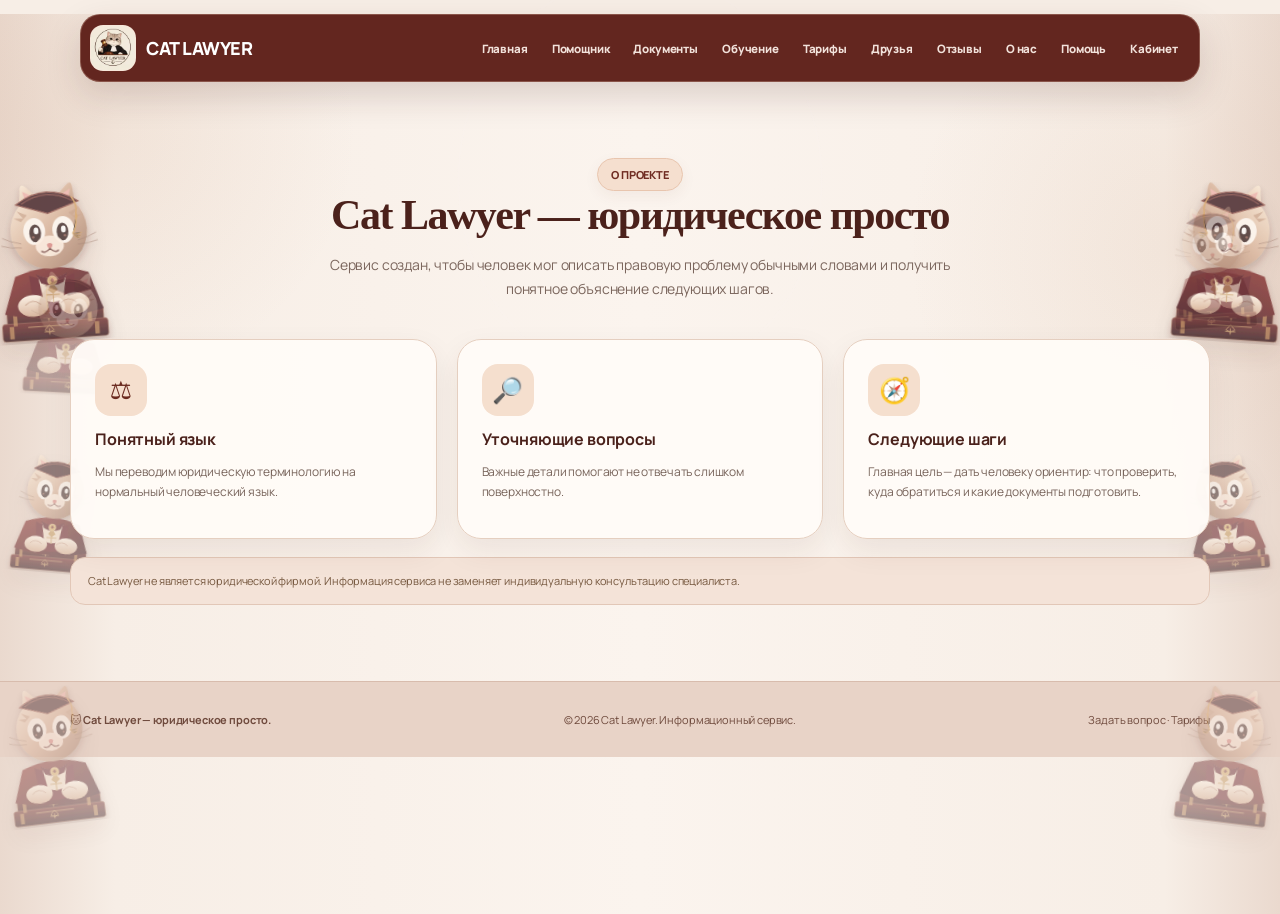
==== commit 089b8cf3: "Use polished Cat Lawyer kitten artwork" ====
--- a/about.html
+++ b/about.html
@@ -1 +1 @@
-<!doctype html><html lang="ru"><head><meta charset="utf-8"><meta name="viewport" content="width=device-width,initial-scale=1"><title>О Cat Lawyer</title><link rel="stylesheet" href="/styles.css"></head><body><header class="wrap nav"><a class="brand" href="/"><img src="/assets/cat-lawyer-logo.svg" alt="Cat Lawyer"> CAT LAWYER</a><nav class="navlinks"><a href="/">Главная</a><a href="/assistant.html">Помощник</a><a href="/documents.html">Документы</a><a href="/learn.html">Обучение</a><a href="/pricing.html">Тарифы</a><a href="/friends.html">Друзья</a><a href="/reviews.html">Отзывы</a><a href="/about.html">О нас</a><a href="/help.html">Помощь</a><a href="/account.html">Кабинет</a></nav><button class="btn light menu-toggle" type="button" onclick="toggleMobileMenu()">Меню ☰</button></header><div id="mobileMenu" class="mobile-menu-panel"><a href="/">Главная</a><a href="/assistant.html">Помощник</a><a href="/documents.html">Документы</a><a href="/learn.html">Обучение</a><a href="/pricing.html">Тарифы</a><a href="/friends.html">Друзья</a><a href="/reviews.html">Отзывы</a><a href="/about.html">О нас</a><a href="/help.html">Помощь</a><a href="/account.html">Личный кабинет</a></div><div class="side-cats left"><img src="/assets/kitten-left.svg"><img src="/assets/kitten-left.svg"><img src="/assets/kitten-left.svg"></div><div class="side-cats right"><img src="/assets/kitten-right.svg"><img src="/assets/kitten-right.svg"><img src="/assets/kitten-right.svg"></div><main class="content"><section class="section"><div class="wrap"><div class="head"><span class="eyebrow">О ПРОЕКТЕ</span><h2>Cat Lawyer — юридическое просто</h2><p>Сервис создан, чтобы человек мог описать правовую проблему обычными словами и получить понятное объяснение следующих шагов.</p></div><div class="grid3"><article class="card"><div class="icon">⚖️</div><h3>Понятный язык</h3><p>Мы переводим юридическую терминологию на нормальный человеческий язык.</p></article><article class="card"><div class="icon">🔎</div><h3>Уточняющие вопросы</h3><p>Важные детали помогают не отвечать слишком поверхностно.</p></article><article class="card"><div class="icon">🧭</div><h3>Следующие шаги</h3><p>Главная цель — дать человеку ориентир: что проверить, куда обратиться и какие документы подготовить.</p></article></div><div class="notice">Cat Lawyer не является юридической фирмой. Информация сервиса не заменяет индивидуальную консультацию специалиста.</div></div></section></main><footer class="footer"><div class="wrap footer-inner"><b>🐱 Cat Lawyer — юридическое просто.</b><span>© 2026 Cat Lawyer. Информационный сервис.</span><span><a href="/assistant.html">Задать вопрос</a> · <a href="/pricing.html">Тарифы</a></span></div></footer><script>function toggleMobileMenu(){const m=document.getElementById('mobileMenu');if(m)m.classList.toggle('open')}document.addEventListener('click',e=>{const m=document.getElementById('mobileMenu');if(m&&m.classList.contains('open')&&!m.contains(e.target)&&!e.target.closest('.menu-toggle'))m.classList.remove('open')});</script></body></html>+<!doctype html><html lang="ru"><head><meta charset="utf-8"><meta name="viewport" content="width=device-width,initial-scale=1"><title>О Cat Lawyer</title><link rel="stylesheet" href="/styles.css"></head><body><header class="wrap nav"><a class="brand" href="/"><img src="/assets/cat-lawyer-logo.svg" alt="Cat Lawyer"> CAT LAWYER</a><nav class="navlinks"><a href="/">Главная</a><a href="/assistant.html">Помощник</a><a href="/documents.html">Документы</a><a href="/learn.html">Обучение</a><a href="/pricing.html">Тарифы</a><a href="/friends.html">Друзья</a><a href="/reviews.html">Отзывы</a><a href="/about.html">О нас</a><a href="/help.html">Помощь</a><a href="/account.html">Кабинет</a></nav><button class="btn light menu-toggle" type="button" onclick="toggleMobileMenu()">Меню ☰</button></header><div id="mobileMenu" class="mobile-menu-panel"><a href="/">Главная</a><a href="/assistant.html">Помощник</a><a href="/documents.html">Документы</a><a href="/learn.html">Обучение</a><a href="/pricing.html">Тарифы</a><a href="/friends.html">Друзья</a><a href="/reviews.html">Отзывы</a><a href="/about.html">О нас</a><a href="/help.html">Помощь</a><a href="/account.html">Личный кабинет</a></div><div class="side-cats left"><img src="/assets/learning-kitten.svg"><img src="/assets/learning-kitten.svg"><img src="/assets/learning-kitten.svg"></div><div class="side-cats right"><img src="/assets/learning-kitten.svg"><img src="/assets/learning-kitten.svg"><img src="/assets/learning-kitten.svg"></div><main class="content"><section class="section"><div class="wrap"><div class="head"><span class="eyebrow">О ПРОЕКТЕ</span><h2>Cat Lawyer — юридическое просто</h2><p>Сервис создан, чтобы человек мог описать правовую проблему обычными словами и получить понятное объяснение следующих шагов.</p></div><div class="grid3"><article class="card"><div class="icon">⚖️</div><h3>Понятный язык</h3><p>Мы переводим юридическую терминологию на нормальный человеческий язык.</p></article><article class="card"><div class="icon">🔎</div><h3>Уточняющие вопросы</h3><p>Важные детали помогают не отвечать слишком поверхностно.</p></article><article class="card"><div class="icon">🧭</div><h3>Следующие шаги</h3><p>Главная цель — дать человеку ориентир: что проверить, куда обратиться и какие документы подготовить.</p></article></div><div class="notice">Cat Lawyer не является юридической фирмой. Информация сервиса не заменяет индивидуальную консультацию специалиста.</div></div></section></main><footer class="footer"><div class="wrap footer-inner"><b>🐱 Cat Lawyer — юридическое просто.</b><span>© 2026 Cat Lawyer. Информационный сервис.</span><span><a href="/assistant.html">Задать вопрос</a> · <a href="/pricing.html">Тарифы</a></span></div></footer><script>function toggleMobileMenu(){const m=document.getElementById('mobileMenu');if(m)m.classList.toggle('open')}document.addEventListener('click',e=>{const m=document.getElementById('mobileMenu');if(m&&m.classList.contains('open')&&!m.contains(e.target)&&!e.target.closest('.menu-toggle'))m.classList.remove('open')});</script></body></html>
--- a/styles.css
+++ b/styles.css
@@ -18,3 +18,507 @@
 .mobile-menu-panel{top:82px!important;background:#fff8f2!important;border-color:#ddc1b1!important}.mobile-menu-panel a{color:#51251d!important}.mobile-menu-panel a:hover{background:#f2ddcf!important}
 .legal{background:rgba(255,250,246,.82);padding:30px;border-radius:24px;border:1px solid var(--line);box-shadow:var(--shadow)}
 @media(max-width:800px){.nav{width:calc(100% - 20px);margin-top:10px;height:64px;border-radius:19px}.nav .brand{font-size:16px}.nav .brand img,.nav .brand-mark{width:42px;height:42px}.side-cats{display:none}.section{padding:54px 0}.head h2{font-size:31px}.card,.tile,.price,.form{padding:21px}.friends-band{padding-top:62px;padding-bottom:64px}.paw-rail{display:none}}
+
+.learn-cat{width:150px;height:150px;margin:0 auto 12px;display:grid;place-items:center;animation:catFloat 2.8s ease-in-out infinite}.learn-cat img{width:100%;height:100%;object-fit:contain;filter:drop-shadow(0 12px 10px rgba(77,35,23,.13));transition:.25s}.learn-cat.happy img{transform:translateY(-8px) rotate(-4deg) scale(1.04);filter:drop-shadow(0 16px 12px rgba(91,35,24,.18))}.learn-cat.sad img{transform:translateY(5px) rotate(5deg) scale(.97);filter:grayscale(.18) drop-shadow(0 8px 8px rgba(77,35,23,.12))}@keyframes catFloat{0%,100%{transform:translateY(0)}50%{transform:translateY(-5px)}}
+
+/* Premium cat illustrations + learning quiz */
+.nav .brand img{display:none}
+.nav .brand:before{content:"";display:block;width:48px;height:48px;flex:0 0 48px;background:url('/assets/menu-cat.svg') center/contain no-repeat;border-radius:15px;filter:drop-shadow(0 4px 5px rgba(60,25,18,.18))}
+.learn-page{position:relative;overflow:visible}
+.learn-page .wrap{position:relative}
+.learn-page .head{position:relative;z-index:2}
+.learn-sleeping-cat{position:absolute;right:-110px;top:55px;width:290px;opacity:.95;z-index:0;filter:drop-shadow(0 15px 14px rgba(77,35,23,.12))}
+.learn-quiz{position:relative;z-index:2;max-width:900px!important;padding:30px 34px!important;background:rgba(255,250,245,.97)!important;box-shadow:0 22px 55px rgba(74,34,22,.14)!important}
+.learn-cat{width:230px!important;height:230px!important;margin:0 auto 2px!important}
+.learn-cat img{object-fit:contain!important}
+.learn-quiz #progressText{display:inline-block;background:#f4d8c0;color:#63291f;padding:8px 14px;border-radius:999px}
+.learn-quiz #question{font-family:Georgia,serif;font-size:32px;color:#4b241b;margin:20px 0 8px}
+.quiz-answers{display:grid;gap:12px;max-width:650px;margin:20px auto 4px}
+.quiz-answer{width:100%;min-height:58px;border:2px solid #e6c8b4;border-radius:18px;background:linear-gradient(180deg,#fffdf9,#fff5ed);color:#4d241c;font-weight:800;font-size:15px;display:flex;align-items:center;gap:16px;padding:12px 18px;text-align:left;cursor:pointer;box-shadow:0 6px 16px rgba(77,35,23,.06);transition:.18s}
+.quiz-answer:hover{transform:translateY(-2px);border-color:#a9664f;box-shadow:0 10px 22px rgba(77,35,23,.1);background:#fffaf5}
+.quiz-answer:disabled{cursor:default;opacity:.75;transform:none}
+.answer-icon{width:38px;height:38px;display:grid;place-items:center;flex:0 0 38px;border-radius:12px;background:#f4ddca;font-size:20px}
+.learn-quiz #next{margin-top:16px!important;padding:12px 24px}
+@media(max-width:1050px){.learn-sleeping-cat{right:-45px;width:220px;opacity:.65}.learn-quiz{max-width:820px!important}}
+@media(max-width:800px){.nav .brand:before{width:42px;height:42px;flex-basis:42px}.learn-sleeping-cat{display:none}.learn-quiz{padding:24px 16px!important}.learn-cat{width:190px!important;height:190px!important}.learn-quiz #question{font-size:26px}.quiz-answer{font-size:14px;min-height:54px}}
+
+/* Final navigation cleanup */
+.nav .brand img{display:block!important}
+.nav .brand:before{display:none!important;content:none!important}
+.paw-rail,.side-cats{display:none!important}
+
+/* Cat Lawyer premium homepage */
+body{background:#f7eee6}
+.nav{margin-top:14px;height:64px;padding:0 10px 0 8px;background:rgba(91,32,29,.98);border-radius:20px;box-shadow:0 12px 32px rgba(75,31,22,.18);position:relative;z-index:10}
+.nav .brand{color:#fff!important}
+.nav .brand-mark{width:44px;height:44px;border-radius:13px;background:#fff8f1;border:2px solid rgba(255,255,255,.65)}
+.nav .brand-mark img{object-fit:cover}
+.navlinks a{color:#fff1e9!important;opacity:.92}
+.navlinks a:hover{opacity:1}
+.hero{min-height:575px;padding:58px 0 72px;position:relative}
+.hero h1{font-weight:800}
+.hero .lead{font-size:15px;max-width:560px}
+.hero-art{min-height:455px}
+.hero-art .blob{width:420px;height:420px;background:linear-gradient(145deg,#ffe6cf,#f3cdb4);box-shadow:0 25px 65px rgba(94,48,31,.1)}
+.hero-ring{position:absolute;border:2px solid rgba(153,83,56,.18);border-radius:50%;z-index:0}
+.ring-one{width:455px;height:455px}
+.ring-two{width:355px;height:355px;border-style:dashed;transform:rotate(17deg)}
+.hero-doodle{position:absolute;color:#9b5a43;font-size:30px;font-weight:800;z-index:2}
+.doodle-one{top:48px;right:68px}
+.doodle-two{bottom:72px;left:48px;font-size:25px}
+.hero-cat{width:340px!important;height:400px!important;border-radius:42% 42% 48% 48%!important;background:transparent!important;border:0!important;box-shadow:none!important;overflow:visible!important}
+.hero-cat img{object-fit:contain!important;filter:drop-shadow(0 22px 20px rgba(67,35,26,.2));transform:translateY(9px)}
+.float{font-size:11px;padding:12px 15px;border-radius:14px}
+.float.one{top:72px;left:2px}
+.float.two{bottom:78px;right:0}
+.steps{gap:18px}
+.process-card{position:relative;min-height:235px;padding:27px!important;overflow:hidden}
+.process-card:after{content:"";position:absolute;width:95px;height:95px;border-radius:50%;right:-35px;bottom:-35px;background:#f7e4d6}
+.step-no{position:absolute;right:20px;top:20px;font-size:12px;font-weight:800;color:#b18a79;letter-spacing:1px}
+.process-card .ico{width:50px;height:50px}
+.process-card h3{font-size:18px;margin-top:20px}
+.process-card p{max-width:270px}
+.card-link{display:inline-block;margin-top:18px;font-size:11px;font-weight:800;color:#7a3228}
+.trust-strip{background:#fffaf6;border-top:1px solid #ead9ce;border-bottom:1px solid #ead9ce}
+.trust-inner{min-height:92px;display:flex;align-items:center;justify-content:center;gap:48px}
+.trust-inner div{display:flex;flex-direction:column;gap:4px;text-align:center}
+.trust-inner b{font-size:13px;color:#5b201d}
+.trust-inner span{font-size:10px;color:#90766c}
+.trust-inner i{height:34px;width:1px;background:#ead9ce}
+#chat .section-head .eyebrow{margin-bottom:13px}
+#chat .chat-shell{box-shadow:0 18px 55px rgba(79,40,27,.1)}
+@media(max-width:760px){
+ .nav{margin-top:8px;height:60px;border-radius:16px}
+ .hero{min-height:auto;padding:42px 0 55px}
+ .hero-art{min-height:330px}
+ .hero-art .blob{width:290px;height:290px}
+ .ring-one{width:315px;height:315px}.ring-two{width:265px;height:265px}
+ .hero-cat{width:245px!important;height:300px!important}
+ .doodle-one{top:20px;right:25px}.doodle-two{bottom:38px;left:18px}
+ .trust-inner{gap:13px;padding:18px 0}.trust-inner span{font-size:9px}.trust-inner b{font-size:11px}
+}
+
+/* Premium refinement v2 — restrained, editorial, no cartoon decoration */
+body{background:linear-gradient(90deg,#eadbd1 0,#f7eee7 8%,#f7eee7 92%,#eadbd1 100%)}
+.nav{max-width:1120px!important}
+.hero{padding-top:72px;padding-bottom:86px}
+.hero-art{min-height:500px}
+.hero-halo{position:absolute;width:410px;height:410px;border-radius:50%;background:radial-gradient(circle at 50% 45%,#fff9f3 0,#f9dfc9 58%,#efc7ad 100%);box-shadow:0 24px 70px rgba(91,45,31,.12)}
+.hero-orbit{position:absolute;width:455px;height:455px;border:1px solid rgba(119,65,47,.16);border-radius:50%}
+.hero-cat{width:330px!important;height:330px!important;aspect-ratio:1;border-radius:50%!important;overflow:hidden!important;background:#fff!important;border:10px solid #fff!important;box-shadow:0 28px 70px rgba(76,37,26,.2)!important}
+.hero-cat img{width:100%!important;height:100%!important;object-fit:cover!important;filter:none!important;transform:none!important}
+.hero-doodle{display:none!important}
+.float{letter-spacing:.7px;font-size:9px;padding:11px 14px;border-radius:12px;color:#5b201d;box-shadow:0 12px 35px rgba(75,35,25,.11)}
+.float.one{top:86px;left:0}
+.float.two{bottom:90px;right:-4px}
+.float.one:before,.float.two:before{content:"";display:inline-block;width:5px;height:5px;border-radius:50%;background:#9d5a42;margin-right:8px;vertical-align:1px}
+.process-card{min-height:240px;border-radius:20px;box-shadow:0 14px 35px rgba(73,36,25,.06)!important}
+.process-card .ico{background:#6b2e27!important;color:#fff!important;border-radius:14px!important;width:48px!important;height:48px!important;font-size:12px!important;letter-spacing:1px}
+.process-card:after{width:120px;height:120px;background:#f5e5da}
+.card-link{font-size:10px;letter-spacing:.4px;text-transform:uppercase}
+.steps .tile h3{font-size:17px}
+.section-head h2{font-weight:800}
+.trust-strip{background:#fbf5f0}
+.chat-shell{border-radius:22px}
+.chat-top{background:#fffaf6}
+.avatar{border-radius:50%;border:2px solid #ead8cc}
+@media(max-width:760px){
+ .hero{padding-top:42px;padding-bottom:58px}
+ .hero-art{min-height:350px}
+ .hero-halo{width:300px;height:300px}.hero-orbit{width:325px;height:325px}
+ .hero-cat{width:245px!important;height:245px!important}
+ .float.one{top:30px;left:0}.float.two{bottom:34px;right:0}
+}
+
+/* Final premium layout pass */
+.topics-strip{background:#fffaf6;border-top:1px solid #ead9ce;border-bottom:1px solid #ead9ce;padding:28px 0}
+.topics-label{text-align:center;font-size:11px;font-weight:800;letter-spacing:.9px;text-transform:uppercase;color:#8a6b5e;margin-bottom:14px}
+.topic-pills{display:flex;justify-content:center;gap:9px;flex-wrap:wrap}
+.topic-pills span{background:#f5e5d9;border:1px solid #ead2c3;color:#683126;border-radius:999px;padding:9px 14px;font-size:11px;font-weight:700}
+.feature-intro{background:#f3e5dc}
+.split-feature{display:grid;grid-template-columns:1.2fr .8fr;gap:55px;align-items:center}
+.split-feature h2{font-size:clamp(30px,4vw,46px);line-height:1.08;letter-spacing:-2px;margin:18px 0}
+.split-feature h2 span{color:#6a2b22}
+.split-feature>div:first-child>p{color:#79675f;line-height:1.8;max-width:650px;font-size:14px}
+.feature-points{display:grid;grid-template-columns:repeat(3,1fr);gap:10px;margin-top:28px}
+.feature-points div{display:flex;flex-direction:column;gap:7px;padding:14px 12px;background:#fffaf6;border:1px solid #e4d0c3;border-radius:15px}
+.feature-points b{font-size:10px;color:#a36e5b;letter-spacing:1px}.feature-points span{font-size:11px;font-weight:800;color:#5d2a22;line-height:1.35}
+.feature-quote{background:#6a2b22;border-radius:28px;padding:34px;color:#fff7f1;min-height:260px;display:flex;flex-direction:column;justify-content:center;box-shadow:0 25px 60px rgba(75,31,22,.16)}
+.quote-logo{width:100px;height:100px;border-radius:50%;background:#fff8f1;padding:8px;margin-bottom:22px;box-shadow:0 12px 25px rgba(0,0,0,.12)}
+.quote-logo img{width:100%;height:100%;object-fit:cover;border-radius:50%}
+.feature-quote b{font-family:Georgia,serif;font-size:25px}.feature-quote p{font-size:12px;line-height:1.7;color:#ead7ce;margin-bottom:0}
+.learn-page .learn-sleeping-cat{display:none!important}
+.learn-cat{width:190px!important;height:190px!important;background:#fff7ef;border:9px solid #fff;border-radius:50%;box-shadow:0 18px 40px rgba(77,35,23,.14);padding:8px;overflow:hidden}
+.learn-cat img{width:100%!important;height:100%!important;object-fit:cover!important;border-radius:50%;filter:none!important}
+.learn-cat.happy img{transform:scale(1.03) rotate(-2deg)}.learn-cat.sad img{transform:scale(.98) rotate(2deg)}
+.learn-quiz{border-radius:28px!important}
+@media(max-width:800px){.split-feature{grid-template-columns:1fr;gap:28px}.feature-points{grid-template-columns:1fr}.feature-quote{min-height:220px}.topics-strip{padding:22px 0}.topic-pills{justify-content:flex-start}.topic-pills span{font-size:10px;padding:8px 11px}}
+
+/* Reference-matched learning experience */
+.reference-learn{min-height:calc(100vh - 78px);position:relative;overflow:hidden;background:radial-gradient(circle at 50% 15%,#fff8f1 0,#f7e6d9 48%,#ecd8ca 100%)}
+.reference-learn:before{content:"";position:absolute;inset:0;background:linear-gradient(90deg,rgba(255,248,241,.55),transparent 22%,transparent 78%,rgba(255,248,241,.55));pointer-events:none}
+.learn-atmosphere{position:absolute;inset:0;pointer-events:none;opacity:.28}
+.column-ghost{position:absolute;left:-40px;top:95px;width:360px;height:470px;background:linear-gradient(90deg,transparent,#d7bba9 48%,transparent);opacity:.2;border-radius:50%}
+.column-ghost:after{content:"";position:absolute;left:90px;top:0;width:180px;height:100%;border-left:12px solid #c9aa98;border-right:12px solid #c9aa98;box-shadow:0 0 0 12px rgba(201,170,152,.15),0 0 0 24px rgba(201,170,152,.1)}
+.paw-soft{position:absolute;color:#a87860;font-size:35px;transform:rotate(20deg)}
+.p1{right:16%;top:95px}.p2{left:19%;top:180px;font-size:24px}.p3{right:9%;bottom:70px;font-size:28px}
+.reference-hero{position:relative;z-index:1;text-align:center;padding:18px 0 10px}
+.reference-badge{display:inline-flex;align-items:center;gap:8px;border:1px solid #b87b60;background:#fff4e9;color:#6a2c23;border-radius:999px;padding:9px 20px;font-size:14px;font-weight:800;box-shadow:0 5px 16px rgba(91,39,29,.07)}
+.reference-hero h1{font-family:Georgia,serif;color:#6b281f;font-size:48px;letter-spacing:-1.5px;margin:14px 0 4px}
+.reference-hero p{font-family:Georgia,serif;color:#8b4b3c;font-size:16px;margin:0}
+.hero-rule{height:28px;display:flex;align-items:center;justify-content:center;gap:12px;color:#8b4637}.hero-rule:before,.hero-rule:after{content:"";width:min(270px,25vw);height:1px;background:#d7ad98}.hero-rule span{font-size:22px}
+.reference-workspace{position:relative;z-index:2;padding:10px 0 70px}
+.workspace-grid{display:grid;grid-template-columns:220px minmax(580px,1fr) 210px;gap:18px;align-items:center}
+.progress-panel{background:rgba(255,248,241,.93);border:1px solid #e8cdbb;border-radius:22px;padding:20px;box-shadow:0 15px 35px rgba(86,42,30,.1)}
+.panel-title{font-family:Georgia,serif;font-size:16px;font-weight:800;color:#4e241e;margin-bottom:15px}
+.progress-ring{width:104px;height:104px;border-radius:50%;margin:0 auto 10px;display:grid;place-items:center;background:conic-gradient(#7d281f 0 60deg,#ead4c6 60deg 360deg);position:relative}
+.progress-ring:after{content:"";position:absolute;inset:9px;background:#fff8f1;border-radius:50%}
+.progress-ring strong{position:relative;z-index:1;font-family:Georgia,serif;font-size:22px;color:#5f251f}
+.progress-copy{text-align:center;color:#734338}.progress-copy b{font-size:12px}.mini-progress{height:8px;background:#ecd8ca;border-radius:99px;margin:10px 0}.mini-progress i{display:block;width:17%;height:100%;background:#7d281f;border-radius:99px}.progress-copy span{font-size:11px}
+.lesson-menu{display:grid;gap:7px;margin-top:18px}.lesson-menu button{border:1px solid #ead5c7;background:#fff5ed;color:#754035;border-radius:15px;padding:11px;text-align:left;font-weight:700;font-size:11px}.lesson-menu button.active{background:#7b2b22;color:#fff;border-color:#7b2b22}
+.quiz-card-ref{background:rgba(255,249,243,.96);border:1px solid #e8cdbb;border-radius:28px;box-shadow:0 24px 65px rgba(82,38,27,.14);overflow:hidden}
+.quiz-top{display:flex;justify-content:space-between;align-items:center;padding:22px 28px 0;color:#7c3a2f;font-size:12px;font-weight:800}.quiz-top #progressText{background:#f3d7c3;padding:9px 13px;border-radius:999px}.timer-ref{font-family:Georgia,serif;font-size:15px}
+.quiz-main-ref{display:grid;grid-template-columns:43% 57%;align-items:center;padding:12px 28px 18px}
+.judge-stage{height:330px;display:grid;place-items:center;position:relative}.judge-glow{position:absolute;width:290px;height:290px;border-radius:50%;background:radial-gradient(circle,#f8ddc7,#f3d5c1 55%,transparent 72%)}.judge-stage img{position:relative;width:270px;height:270px;object-fit:contain;border-radius:50%;filter:drop-shadow(0 16px 15px rgba(80,38,28,.16))}.gavel-mark{position:absolute;bottom:30px;left:42px;font-size:50px;color:#8b3b2e;transform:rotate(-12deg);opacity:.8}
+.question-side{padding:5px 12px}.question-side h2{font-family:Georgia,serif;font-size:34px;color:#281815;margin:0 0 10px}.question-side .status{font-size:11px;color:#9a7769}
+.quiz-answers{display:grid;gap:10px;margin-top:18px;max-width:none}.quiz-answer{min-height:57px;border:1px solid #dfbba5!important;border-radius:16px!important;background:linear-gradient(180deg,#fffaf5,#fff2e8)!important;color:#4f211b!important;font-family:Georgia,serif;font-size:15px!important;box-shadow:0 5px 13px rgba(80,38,28,.05)!important}.quiz-answer:hover{border-color:#a94e3e!important;background:#fff8f0!important}.answer-icon{background:transparent!important;color:#8c3b30!important;font-size:25px!important}
+.quiz-bottom{display:flex;align-items:center;justify-content:space-between;padding:0 28px 22px}.ref-back,.ref-next{border-radius:999px;padding:12px 22px;font-weight:800;font-size:13px;cursor:pointer}.ref-back{background:#fff7f0;border:1px solid #c98f76;color:#7a352b}.ref-next{background:#7d281f;border:1px solid #7d281f;color:white;box-shadow:0 8px 20px rgba(125,40,31,.2)}.result-ref{flex:1;text-align:center;margin:0 12px}
+.cat-poster{position:relative;min-height:370px;align-self:stretch;display:flex;flex-direction:column;align-items:center;justify-content:flex-end}.poster-cat{position:absolute;top:8px;width:185px;height:185px;border-radius:50%;background:#f6dfcf;display:grid;place-items:center;box-shadow:0 20px 45px rgba(77,36,25,.12)}.poster-cat img{width:170px;height:170px;border-radius:50%;object-fit:cover}.book-stack{width:200px;margin-top:auto;display:grid;gap:4px}.book-stack i{display:block;height:30px;border-radius:5px 12px 4px 5px;background:linear-gradient(90deg,#6e2b23,#9b4e3e);border:2px solid #57231e;box-shadow:0 6px 10px rgba(64,29,23,.15)}.book-stack i:nth-child(2){width:180px;justify-self:end;background:linear-gradient(90deg,#81523d,#5f332b)}.book-stack i:nth-child(3){width:190px;background:linear-gradient(90deg,#7a2d26,#9b4e3e)}.poster-scale{position:absolute;bottom:95px;right:0;color:#9b604c;font-size:38px;opacity:.75}
+@media(max-width:1050px){.workspace-grid{grid-template-columns:190px minmax(500px,1fr)}.cat-poster{display:none}}
+@media(max-width:760px){.reference-hero h1{font-size:34px}.reference-hero p{font-size:13px}.workspace-grid{grid-template-columns:1fr}.progress-panel{display:none}.quiz-main-ref{grid-template-columns:1fr;padding:12px 18px}.judge-stage{height:220px}.judge-stage img{width:190px;height:190px}.gavel-mark{bottom:10px;left:18%}.question-side h2{font-size:27px}.quiz-bottom{padding:0 18px 18px}.result-ref{font-size:10px}.reference-hero{padding-top:10px}}
+
+/* Remove legacy side-cat rails everywhere; reference uses intentional hero art only */
+.side-cats{display:none!important}
+
+/* Final Cat Lawyer polish: calm editorial legal-service UI */
+.side-cats{display:none!important}
+.navlinks a.active{background:rgba(255,255,255,.14)}
+.account-page{background:radial-gradient(circle at 12% 18%,rgba(217,154,98,.12),transparent 22%),radial-gradient(circle at 88% 42%,rgba(139,75,59,.08),transparent 24%),linear-gradient(90deg,#ead8cc,#fbf3ec 16%,#fbf3ec 84%,#ead8cc)}
+.account-hero{padding:58px 0 32px}
+.account-kicker{display:flex;align-items:center;gap:9px;color:#80685e;font-size:11px;font-weight:800;letter-spacing:.06em}
+.account-kicker .eyebrow{margin-right:2px}
+.account-status-dot{width:8px;height:8px;border-radius:50%;background:#b9a79e;box-shadow:0 0 0 4px rgba(185,167,158,.15)}
+.account-status-dot.on{background:#6d9b7b;box-shadow:0 0 0 4px rgba(109,155,123,.14)}
+.account-title-row{display:flex;align-items:end;justify-content:space-between;gap:28px;margin-top:22px}
+.account-title-row h1{font-size:clamp(34px,5vw,56px);line-height:1.02;letter-spacing:-2.5px;margin:0 0 12px;color:#4c241b}
+.account-title-row p{margin:0;color:#795f55;max-width:650px;font-size:15px;line-height:1.7}
+.account-main{padding-top:22px}
+.account-auth{padding:28px 30px;margin-bottom:20px;background:rgba(255,250,246,.94)!important}
+.auth-copy{display:flex;align-items:center;gap:15px;margin-bottom:22px}
+.auth-icon{width:48px;height:48px;border-radius:16px;display:grid;place-items:center;background:#f3dfcf;color:#65291f;font-size:24px;border:1px solid #e6cdbb}
+.auth-copy h2{margin:0 0 5px;font-size:21px;color:#4c241b}.auth-copy p{margin:0;color:#80685e;font-size:12px;line-height:1.6}
+.account-form-grid{display:grid;grid-template-columns:repeat(3,1fr);gap:14px}
+.account-form-grid label{display:block;font-size:11px;font-weight:800;color:#6f5148}.account-form-grid label span{display:block;margin:0 0 7px}.account-form-grid input{width:100%;height:48px;border-radius:14px;background:#fffdfb;border-color:#dfc8ba;color:#4b241b}.account-form-grid input:focus{border-color:#a96c56;box-shadow:0 0 0 4px rgba(169,108,86,.10)}
+.auth-actions{display:flex;gap:9px;flex-wrap:wrap;margin-top:16px}.auth-actions .btn{padding:11px 17px}.btn.ghost{background:transparent;border:1px solid #d8bdae;color:#65291f}.btn.danger{background:#fff5f1;border:1px solid #e3b8a8;color:#8a3425}
+.account-status{min-height:20px;margin-top:13px;font-size:12px;line-height:1.55;color:#7c685f}.account-status.ok{color:#4f765e}.account-status.error{color:#a33e2c}
+.account-grid{display:grid;grid-template-columns:repeat(2,minmax(0,1fr));gap:20px}
+.account-card{min-height:230px;padding:25px;border:1px solid #e5cfc0;border-radius:24px;background:rgba(255,251,247,.96);box-shadow:0 12px 30px rgba(77,35,23,.08);position:relative;overflow:hidden}.account-card:after{content:"";position:absolute;width:180px;height:180px;border-radius:50%;background:#f8e8dc;right:-80px;bottom:-90px;opacity:.7}.account-card-top{display:flex;align-items:center;justify-content:space-between;position:relative;z-index:1}.account-icon{width:48px;height:48px;border-radius:15px;background:#f3dfcf;color:#65291f;display:grid;place-items:center;font-size:22px;border:1px solid #e7cdbc}.mini-label{font-size:9px;letter-spacing:.14em;font-weight:800;color:#9a7768}.account-card h3{font-size:20px;margin:19px 0 8px;color:#4c241b;position:relative;z-index:1}.account-card>p{font-size:12px;line-height:1.7;color:#786158;max-width:520px;position:relative;z-index:1}.account-card .btn,.account-card .text-link{position:relative;z-index:2}.plan-name{font-size:29px;font-weight:800;color:#6a2b20;letter-spacing:-.7px;margin:12px 0 4px;position:relative;z-index:1}.security-line{display:flex;justify-content:space-between;gap:15px;border-top:1px solid #ead9cf;margin-top:22px;padding-top:14px;font-size:11px;color:#846d64;position:relative;z-index:1}.security-line b{color:#5e8169}
+.history-card{grid-column:span 2;min-height:260px}.history-card>p{margin-bottom:4px}.history-list{max-height:390px;overflow:auto;padding-right:3px}.history-item{padding:14px 15px!important;background:#fffaf6!important;border:1px solid #ead9cf!important;border-radius:16px!important}.history-item b{font-size:12px;color:#4d2b23}.history-item p{font-size:11px!important;color:#766057!important;max-height:72px;overflow:hidden}.history-actions{display:flex;gap:7px;flex-wrap:wrap;margin-top:8px}.history-actions .btn{padding:8px 11px;font-size:10px}.text-link{display:inline-block;margin-top:13px;font-size:11px;font-weight:800;color:#6a2b20}.account-bottom{display:flex;justify-content:space-between;align-items:center;gap:20px;margin-top:20px;padding:20px 24px;border:1px solid #e5cfc0;border-radius:20px;background:linear-gradient(135deg,#f8e9df,#f3dfd2);color:#6d554c}.account-bottom div{display:flex;gap:9px;align-items:baseline;flex-wrap:wrap}.account-bottom b{color:#4c241b;font-size:13px}.account-bottom span{font-size:11px}.account-bottom>a{font-size:11px;font-weight:800;color:#65291f;white-space:nowrap}.account-notice{margin-top:20px}
+@media(max-width:850px){.account-title-row{align-items:flex-start;flex-direction:column}.account-form-grid{grid-template-columns:1fr}.account-grid{grid-template-columns:1fr}.history-card{grid-column:auto}.account-bottom{align-items:flex-start;flex-direction:column}.account-bottom>a{white-space:normal}}
+@media(max-width:520px){.account-hero{padding-top:38px}.account-title-row h1{font-size:35px}.account-auth{padding:22px 18px}.account-card{padding:21px}.auth-actions{display:grid;grid-template-columns:1fr 1fr}.auth-actions .btn{width:100%}.account-bottom{padding:17px}}
+
+/* Reference polish */
+.reference-hero h1{font-size:54px;line-height:1.05}.reference-hero p{font-size:17px}.workspace-grid{grid-template-columns:235px minmax(650px,1fr) 250px;gap:24px}.quiz-card-ref{border-radius:30px;box-shadow:0 28px 65px rgba(82,38,27,.16)}.judge-stage{height:360px}.judge-stage img{width:310px;height:310px}.question-side h2{font-size:37px;line-height:1.08}.quiz-answer{min-height:64px;border-radius:18px!important;font-size:17px!important}.cat-poster{min-height:430px}.poster-cat{top:-25px;width:225px;height:225px}.poster-cat img{width:210px;height:210px}
+@media(max-width:1050px){.workspace-grid{grid-template-columns:200px minmax(520px,1fr)}.cat-poster{display:none}}
+@media(max-width:760px){.reference-hero h1{font-size:35px}.reference-hero p{font-size:14px}.workspace-grid{grid-template-columns:1fr}.progress-panel{display:none}.quiz-main-ref{grid-template-columns:1fr}.judge-stage{height:235px}.judge-stage img{width:205px;height:205px}.question-side h2{font-size:28px}.quiz-answer{font-size:15px!important;min-height:58px}}
+
+
+/* Final visual polish — clean premium finish */
+:root{
+  --ink:#47241d;
+  --muted:#78645b;
+  --cream:#f8eee7;
+  --paper:#fffaf6;
+  --accent:#67291f;
+  --line:#e4cec0;
+  --soft:#f3dfd1;
+  --gold:#c99162;
+}
+body{
+  background:
+    radial-gradient(circle at 12% 8%,rgba(210,166,132,.10),transparent 22%),
+    radial-gradient(circle at 88% 18%,rgba(210,166,132,.08),transparent 24%),
+    linear-gradient(90deg,#ecddd3 0,#f8f0ea 10%,#f8f0ea 90%,#ecddd3 100%);
+}
+.wrap{width:min(1140px,calc(100% - 40px))}
+.nav{
+  width:min(1140px,calc(100% - 32px))!important;
+  margin-top:12px;
+  height:66px;
+  padding:0 10px 0 9px;
+  border-radius:18px;
+  box-shadow:0 10px 28px rgba(70,31,22,.15);
+}
+.nav .brand{font-size:18px;letter-spacing:-.45px}
+.nav .brand-mark{width:45px;height:45px;border-radius:13px}
+.navlinks{gap:3px}
+.navlinks a{padding:10px 11px;font-size:11.5px!important}
+.nav>.btn.light{padding:11px 16px;font-size:11.5px}
+.hero{padding:66px 0 76px;min-height:540px}
+.hero h1{font-size:clamp(42px,5.5vw,64px);line-height:1.02}
+.hero .lead{max-width:570px}
+.hero-art{min-height:455px}
+.hero-halo{width:390px;height:390px}
+.hero-orbit{width:425px;height:425px}
+.hero-cat{width:315px!important;height:315px!important}
+.float{border-radius:13px;padding:11px 14px;box-shadow:0 10px 28px rgba(75,35,25,.10)}
+.section{padding:68px 0}
+.section-head{margin-bottom:32px}
+.section-head h2{letter-spacing:-1.2px}
+.tile,.price,.friend-card,.review-card,.form,.chat{
+  border-radius:20px;
+  box-shadow:0 8px 26px rgba(77,35,23,.065);
+}
+.tile:hover,.price:hover,.friend-card:hover,.review-card:hover{
+  transform:translateY(-2px);
+  box-shadow:0 14px 34px rgba(77,35,23,.10);
+}
+.process-card{min-height:220px}
+.process-card .ico{font-size:13px;font-weight:800;color:#6a2b20}
+.trust-inner{min-height:84px}
+.trust-inner b{font-size:12px}
+.trust-inner span{font-size:9.5px}
+.chat-shell{box-shadow:0 16px 45px rgba(79,40,27,.09)}
+.chat-top{padding:15px 19px}
+.chat-body{min-height:250px}
+.btn{
+  transition:transform .16s ease,box-shadow .16s ease,background .16s ease;
+}
+.btn:hover{
+  transform:translateY(-1px);
+  box-shadow:0 7px 18px rgba(75,30,23,.13);
+}
+.btn:active{transform:translateY(0)}
+.footer{padding:30px 0}
+@media(max-width:760px){
+  .wrap{width:min(100% - 26px,1140px)}
+  .nav{width:calc(100% - 18px)!important}
+  .hero{padding:44px 0 54px}
+  .hero h1{font-size:43px}
+  .hero-art{min-height:315px}
+  .hero-halo{width:285px;height:285px}
+  .hero-orbit{width:310px;height:310px}
+  .hero-cat{width:225px!important;height:225px!important}
+  .float{font-size:8px;padding:9px 10px}
+  .section{padding:54px 0}
+}
+
+
+/* Reference finish — editorial legal service */
+@media(min-width:1101px){
+  .side-cats{display:flex!important;z-index:0;width:170px;top:118px;bottom:24px;opacity:1!important}
+  .side-cats img{width:125px!important;opacity:.78!important;filter:drop-shadow(0 12px 12px rgba(77,35,23,.11))!important}
+  .side-cats img:nth-child(2){width:92px!important;opacity:.52!important}
+  .side-cats img:nth-child(3){width:108px!important;opacity:.42!important}
+}
+body{letter-spacing:-.01em}
+main{position:relative}
+.section.white{background:rgba(255,251,247,.72)}
+.section-head h2,.head h2{font-family:Georgia,'Times New Roman',serif}
+.tile,.price,.friend-card,.review-card,.form,.chat{backdrop-filter:blur(6px)}
+.card-link,.friend-link,.text-link{transition:transform .16s ease,color .16s ease}
+.card-link:hover,.friend-link:hover,.text-link:hover{transform:translateX(3px);color:#8a3d2d}
+.review-form{max-width:760px;background:linear-gradient(135deg,#fff9f4,#f4e2d7);box-shadow:0 18px 45px rgba(77,35,23,.09)}
+.reviews-list{max-width:900px;background:transparent;border:0;padding:0;display:grid;grid-template-columns:repeat(2,minmax(0,1fr));gap:16px}
+.reviews-list .review{margin:0;padding:22px;background:rgba(255,250,246,.95);border:1px solid #e5cfc0;border-radius:20px;box-shadow:0 10px 28px rgba(77,35,23,.07)}
+.reviews-list .review b{font-size:14px;color:#4c241b}
+.reviews-list .review small{color:#9a7b6d}
+.reviews-list .review div{margin-top:10px;font-size:13px;line-height:1.75;color:#6f5a52}
+.reviews-list .review:before{content:'“';display:block;font-family:Georgia,serif;font-size:42px;line-height:.7;color:#c68c6c;margin-bottom:8px}
+@media(max-width:760px){
+  .reviews-list{grid-template-columns:1fr}
+  .review-form{padding:18px}
+}
+
+
+/* Cat Lawyer №9 — final editorial identity */
+:root{
+  --cl-espresso:#4a211b;
+  --cl-burgundy:#69291f;
+  --cl-terracotta:#9a5a43;
+  --cl-caramel:#c9946b;
+  --cl-cream:#f7eee6;
+  --cl-ivory:#fffaf5;
+  --cl-border:#e4cdbd;
+}
+html,body{background:#f7eee6}
+body{
+  color:var(--cl-espresso);
+  background:
+    radial-gradient(circle at 8% 13%,rgba(196,143,108,.12),transparent 18%),
+    radial-gradient(circle at 92% 26%,rgba(196,143,108,.10),transparent 20%),
+    linear-gradient(90deg,#ead9ce 0,#f7eee6 9%,#fbf4ee 50%,#f7eee6 91%,#ead9ce 100%);
+}
+body:after{
+  content:"";
+  position:fixed;
+  right:8px;
+  top:170px;
+  width:118px;
+  height:185px;
+  background:url('/assets/kitten-right.svg') center/contain no-repeat;
+  opacity:.72;
+  pointer-events:none;
+  z-index:0;
+}
+main:before{
+  content:"";
+  position:fixed;
+  left:8px;
+  top:235px;
+  width:118px;
+  height:185px;
+  background:url('/assets/kitten-left.svg') center/contain no-repeat;
+  opacity:.72;
+  pointer-events:none;
+  z-index:0;
+}
+.nav{
+  width:min(1140px,calc(100% - 32px))!important;
+  height:68px;
+  margin:14px auto 0;
+  padding:0 10px 0 9px;
+  border-radius:20px;
+  background:#63261f;
+  box-shadow:0 14px 34px rgba(73,31,24,.17);
+}
+.nav .brand{font-size:18px;color:#fff!important}
+.nav .brand-mark{width:46px;height:46px;border-radius:14px;background:#fff8f1;border:1px solid rgba(255,255,255,.35)}
+.nav .brand-mark img{object-fit:contain}
+.navlinks{gap:2px}
+.navlinks a{
+  color:#fff3ec!important;
+  padding:10px 11px;
+  border-radius:999px;
+  font-size:11.5px!important;
+  opacity:.92;
+}
+.navlinks a:hover,.navlinks a.active{background:rgba(255,255,255,.13);opacity:1}
+.nav>.btn.light{background:#fff7f0;color:#5c261f;border:0;border-radius:999px}
+.hero{
+  min-height:570px;
+  padding:66px 0 78px;
+  position:relative;
+  z-index:1;
+}
+.hero h1{font-family:Georgia,'Times New Roman',serif;font-weight:700;letter-spacing:-2.6px;color:#48201a}
+.hero h1 span{color:#762e24}
+.hero .lead{color:#765f56;max-width:575px}
+.eyebrow,.tag{
+  background:#f5dfcf;
+  color:#702d23;
+  border:1px solid #e8c5ae;
+  box-shadow:0 5px 15px rgba(100,43,32,.06);
+}
+.hero-art{min-height:470px}
+.hero-halo{
+  width:410px;height:410px;
+  background:radial-gradient(circle at 48% 44%,#fffaf5 0,#f8dfcb 58%,#edc8b0 100%);
+  box-shadow:0 24px 70px rgba(90,45,31,.11);
+}
+.hero-orbit{width:450px;height:450px;border-color:rgba(126,70,51,.18)}
+.hero-cat{
+  width:315px!important;height:315px!important;
+  border:9px solid #fff!important;
+  background:#fff!important;
+  box-shadow:0 28px 70px rgba(76,37,26,.19)!important;
+}
+.hero-cat img{object-fit:contain!important}
+.float{
+  background:rgba(255,250,246,.96);
+  border:1px solid #e3c9ba;
+  color:#61271f;
+  border-radius:14px;
+  box-shadow:0 12px 30px rgba(77,35,23,.10);
+  letter-spacing:.3px;
+}
+.section{position:relative;z-index:1;padding:76px 0}
+.section.white{background:rgba(255,251,247,.74)}
+.section-head h2,.head h2{
+  font-family:Georgia,'Times New Roman',serif;
+  color:#4b211b;
+}
+.section-head p,.head p{color:#7b665d}
+.steps,.features,.prices,.friend-grid,.review-grid{gap:20px}
+.tile,.price,.friend-card,.review-card,.form,.chat,.chat-shell{
+  border:1px solid #e3cdbd;
+  border-radius:24px;
+  background:rgba(255,250,246,.96);
+  box-shadow:0 12px 32px rgba(77,35,23,.075);
+}
+.tile:hover,.price:hover,.friend-card:hover,.review-card:hover{
+  transform:translateY(-3px);
+  box-shadow:0 18px 40px rgba(77,35,23,.11);
+}
+.process-card{min-height:235px}
+.process-card .ico{
+  width:48px;height:48px;
+  border-radius:15px;
+  background:#f1ddce;
+  color:#762e24;
+  font-size:12px;
+  font-weight:800;
+}
+.card-link,.friend-link,.text-link{color:#713026}
+.trust-strip{background:#fffaf6;border-color:#e5d3c7}
+.brown-section,.friends-band{
+  background:linear-gradient(135deg,#59231c,#713229 58%,#4f1e18);
+}
+.brown-section .tile{background:#fff8f2}
+.chat-shell{overflow:hidden}
+.chat-top{background:linear-gradient(180deg,#fffaf6,#f7e9df);border-color:#e7d2c4}
+.chat-body{background:#fffaf6}
+.bot{background:#f5e1d3}
+.user{background:#57231b}
+.chat-input{border-color:#e7d2c4;background:#fffaf6}
+.chat-input textarea{background:#fffdfb;border-color:#dfc8ba}
+.btn{border-radius:999px}
+.btn.orange,.price.popular .btn{background:linear-gradient(135deg,#712d23,#4f1f19)}
+.btn.light{background:#fffaf5;border-color:#dfc4b4;color:#59251e}
+.price.popular{border:2px solid #713027;transform:translateY(-8px)}
+.amount{color:#59231d}
+.footer{background:#e8d3c7;border-color:#d8bcad}
+.friend-photo,.animal img{border-radius:18px}
+.review-form{background:linear-gradient(135deg,#fff9f4,#f2e0d5);border-color:#dfc4b4}
+.disclaimer,.notice{background:#f4e3d8;border-color:#e2c7b7}
+.legal{background:rgba(255,250,246,.9);border-color:#e3cdbd}
+.reference-learn{
+  background:radial-gradient(circle at 50% 12%,#fffaf5 0,#f7e7dc 48%,#ecd9cb 100%);
+}
+.reference-hero h1{
+  font-family:Georgia,'Times New Roman',serif;
+  color:#68271f;
+}
+.quiz-card-ref{border-color:#e3c9b8;background:rgba(255,249,243,.97)}
+.question-side h2{font-family:Georgia,'Times New Roman',serif;color:#321916}
+.quiz-answer{
+  border-color:#ddb9a4!important;
+  background:linear-gradient(180deg,#fffaf6,#fff2e8)!important;
+  color:#4e211b!important;
+}
+.progress-panel,.cat-poster .poster-cat{
+  background:#fff8f1;
+  border-color:#e4ccbc;
+}
+.account-card{background:rgba(255,251,247,.96);border-color:#e3cdbd}
+@media(max-width:900px){
+  body:after,main:before{display:none}
+}
+@media(max-width:760px){
+  .nav{width:calc(100% - 18px)!important;height:62px;border-radius:17px}
+  .hero{padding:45px 0 58px}
+  .hero h1{font-size:43px}
+  .hero-art{min-height:330px}
+  .hero-halo{width:285px;height:285px}
+  .hero-orbit{width:310px;height:310px}
+  .hero-cat{width:225px!important;height:225px!important}
+  .section{padding:56px 0}
+  .price.popular{transform:none}
+}
+
+/* Safe final polish: reference-style judicial kittens and aligned brand mark */
+body:after{background-image:url('/assets/learning-kitten.svg')!important;background-size:contain!important;background-position:center!important;background-repeat:no-repeat!important;opacity:.34!important;transform:scale(.82) rotate(-3deg)!important}
+main:before{background-image:url('/assets/learning-kitten.svg')!important;background-size:contain!important;background-position:center!important;background-repeat:no-repeat!important;opacity:.34!important;transform:scaleX(-1) scale(.82) rotate(-3deg)!important}
+.nav .brand{align-items:center!important;line-height:1!important;white-space:nowrap}
+.nav .brand img{width:46px!important;height:46px!important;min-width:46px!important;object-fit:contain!important;padding:1px!important;border-radius:13px!important;display:block!important}
+@media(max-width:760px){.nav .brand img{width:42px!important;height:42px!important;min-width:42px!important}}
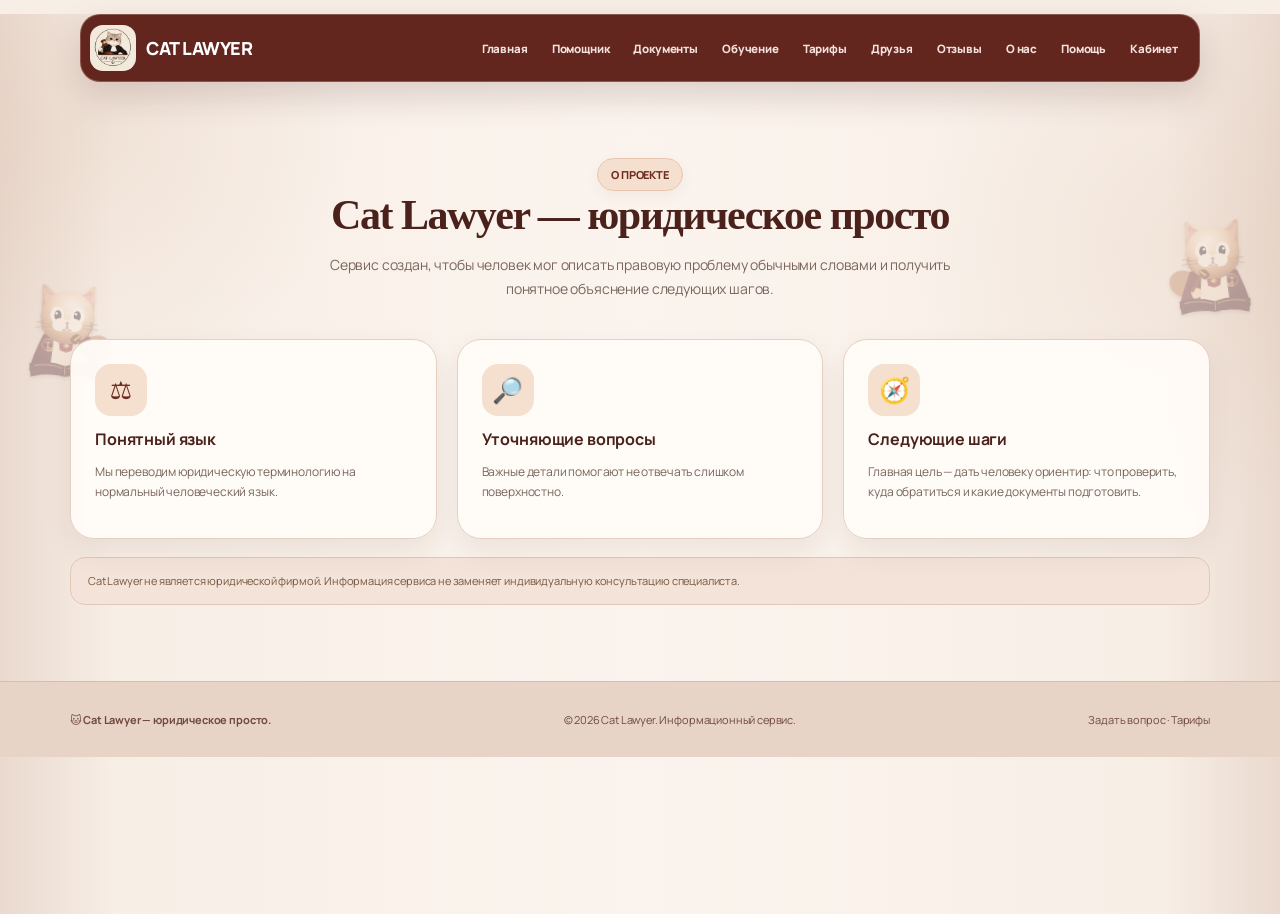
==== commit ae19ed9b: "Remove duplicated background cats from About page" ====
--- a/about.html
+++ b/about.html
@@ -1 +1 @@
-<!doctype html><html lang="ru"><head><meta charset="utf-8"><meta name="viewport" content="width=device-width,initial-scale=1"><title>О Cat Lawyer</title><link rel="stylesheet" href="/styles.css"></head><body><header class="wrap nav"><a class="brand" href="/"><img src="/assets/cat-lawyer-logo.svg" alt="Cat Lawyer"> CAT LAWYER</a><nav class="navlinks"><a href="/">Главная</a><a href="/assistant.html">Помощник</a><a href="/documents.html">Документы</a><a href="/learn.html">Обучение</a><a href="/pricing.html">Тарифы</a><a href="/friends.html">Друзья</a><a href="/reviews.html">Отзывы</a><a href="/about.html">О нас</a><a href="/help.html">Помощь</a><a href="/account.html">Кабинет</a></nav><button class="btn light menu-toggle" type="button" onclick="toggleMobileMenu()">Меню ☰</button></header><div id="mobileMenu" class="mobile-menu-panel"><a href="/">Главная</a><a href="/assistant.html">Помощник</a><a href="/documents.html">Документы</a><a href="/learn.html">Обучение</a><a href="/pricing.html">Тарифы</a><a href="/friends.html">Друзья</a><a href="/reviews.html">Отзывы</a><a href="/about.html">О нас</a><a href="/help.html">Помощь</a><a href="/account.html">Личный кабинет</a></div><div class="side-cats left"><img src="/assets/learning-kitten.svg"><img src="/assets/learning-kitten.svg"><img src="/assets/learning-kitten.svg"></div><div class="side-cats right"><img src="/assets/learning-kitten.svg"><img src="/assets/learning-kitten.svg"><img src="/assets/learning-kitten.svg"></div><main class="content"><section class="section"><div class="wrap"><div class="head"><span class="eyebrow">О ПРОЕКТЕ</span><h2>Cat Lawyer — юридическое просто</h2><p>Сервис создан, чтобы человек мог описать правовую проблему обычными словами и получить понятное объяснение следующих шагов.</p></div><div class="grid3"><article class="card"><div class="icon">⚖️</div><h3>Понятный язык</h3><p>Мы переводим юридическую терминологию на нормальный человеческий язык.</p></article><article class="card"><div class="icon">🔎</div><h3>Уточняющие вопросы</h3><p>Важные детали помогают не отвечать слишком поверхностно.</p></article><article class="card"><div class="icon">🧭</div><h3>Следующие шаги</h3><p>Главная цель — дать человеку ориентир: что проверить, куда обратиться и какие документы подготовить.</p></article></div><div class="notice">Cat Lawyer не является юридической фирмой. Информация сервиса не заменяет индивидуальную консультацию специалиста.</div></div></section></main><footer class="footer"><div class="wrap footer-inner"><b>🐱 Cat Lawyer — юридическое просто.</b><span>© 2026 Cat Lawyer. Информационный сервис.</span><span><a href="/assistant.html">Задать вопрос</a> · <a href="/pricing.html">Тарифы</a></span></div></footer><script>function toggleMobileMenu(){const m=document.getElementById('mobileMenu');if(m)m.classList.toggle('open')}document.addEventListener('click',e=>{const m=document.getElementById('mobileMenu');if(m&&m.classList.contains('open')&&!m.contains(e.target)&&!e.target.closest('.menu-toggle'))m.classList.remove('open')});</script></body></html>+<!doctype html><html lang="ru"><head><meta charset="utf-8"><meta name="viewport" content="width=device-width,initial-scale=1"><title>О Cat Lawyer</title><link rel="stylesheet" href="/styles.css"></head><body><header class="wrap nav"><a class="brand" href="/"><img src="/assets/cat-lawyer-logo.svg" alt="Cat Lawyer"> CAT LAWYER</a><nav class="navlinks"><a href="/">Главная</a><a href="/assistant.html">Помощник</a><a href="/documents.html">Документы</a><a href="/learn.html">Обучение</a><a href="/pricing.html">Тарифы</a><a href="/friends.html">Друзья</a><a href="/reviews.html">Отзывы</a><a href="/about.html">О нас</a><a href="/help.html">Помощь</a><a href="/account.html">Кабинет</a></nav><button class="btn light menu-toggle" type="button" onclick="toggleMobileMenu()">Меню ☰</button></header><div id="mobileMenu" class="mobile-menu-panel"><a href="/">Главная</a><a href="/assistant.html">Помощник</a><a href="/documents.html">Документы</a><a href="/learn.html">Обучение</a><a href="/pricing.html">Тарифы</a><a href="/friends.html">Друзья</a><a href="/reviews.html">Отзывы</a><a href="/about.html">О нас</a><a href="/help.html">Помощь</a><a href="/account.html">Личный кабинет</a></div><main class="content"><section class="section"><div class="wrap"><div class="head"><span class="eyebrow">О ПРОЕКТЕ</span><h2>Cat Lawyer — юридическое просто</h2><p>Сервис создан, чтобы человек мог описать правовую проблему обычными словами и получить понятное объяснение следующих шагов.</p></div><div class="grid3"><article class="card"><div class="icon">⚖️</div><h3>Понятный язык</h3><p>Мы переводим юридическую терминологию на нормальный человеческий язык.</p></article><article class="card"><div class="icon">🔎</div><h3>Уточняющие вопросы</h3><p>Важные детали помогают не отвечать слишком поверхностно.</p></article><article class="card"><div class="icon">🧭</div><h3>Следующие шаги</h3><p>Главная цель — дать человеку ориентир: что проверить, куда обратиться и какие документы подготовить.</p></article></div><div class="notice">Cat Lawyer не является юридической фирмой. Информация сервиса не заменяет индивидуальную консультацию специалиста.</div></div></section></main><footer class="footer"><div class="wrap footer-inner"><b>🐱 Cat Lawyer — юридическое просто.</b><span>© 2026 Cat Lawyer. Информационный сервис.</span><span><a href="/assistant.html">Задать вопрос</a> · <a href="/pricing.html">Тарифы</a></span></div></footer><script>function toggleMobileMenu(){const m=document.getElementById('mobileMenu');if(m)m.classList.toggle('open')}document.addEventListener('click',e=>{const m=document.getElementById('mobileMenu');if(m&&m.classList.contains('open')&&!m.contains(e.target)&&!e.target.closest('.menu-toggle'))m.classList.remove('open')});</script></body></html>
